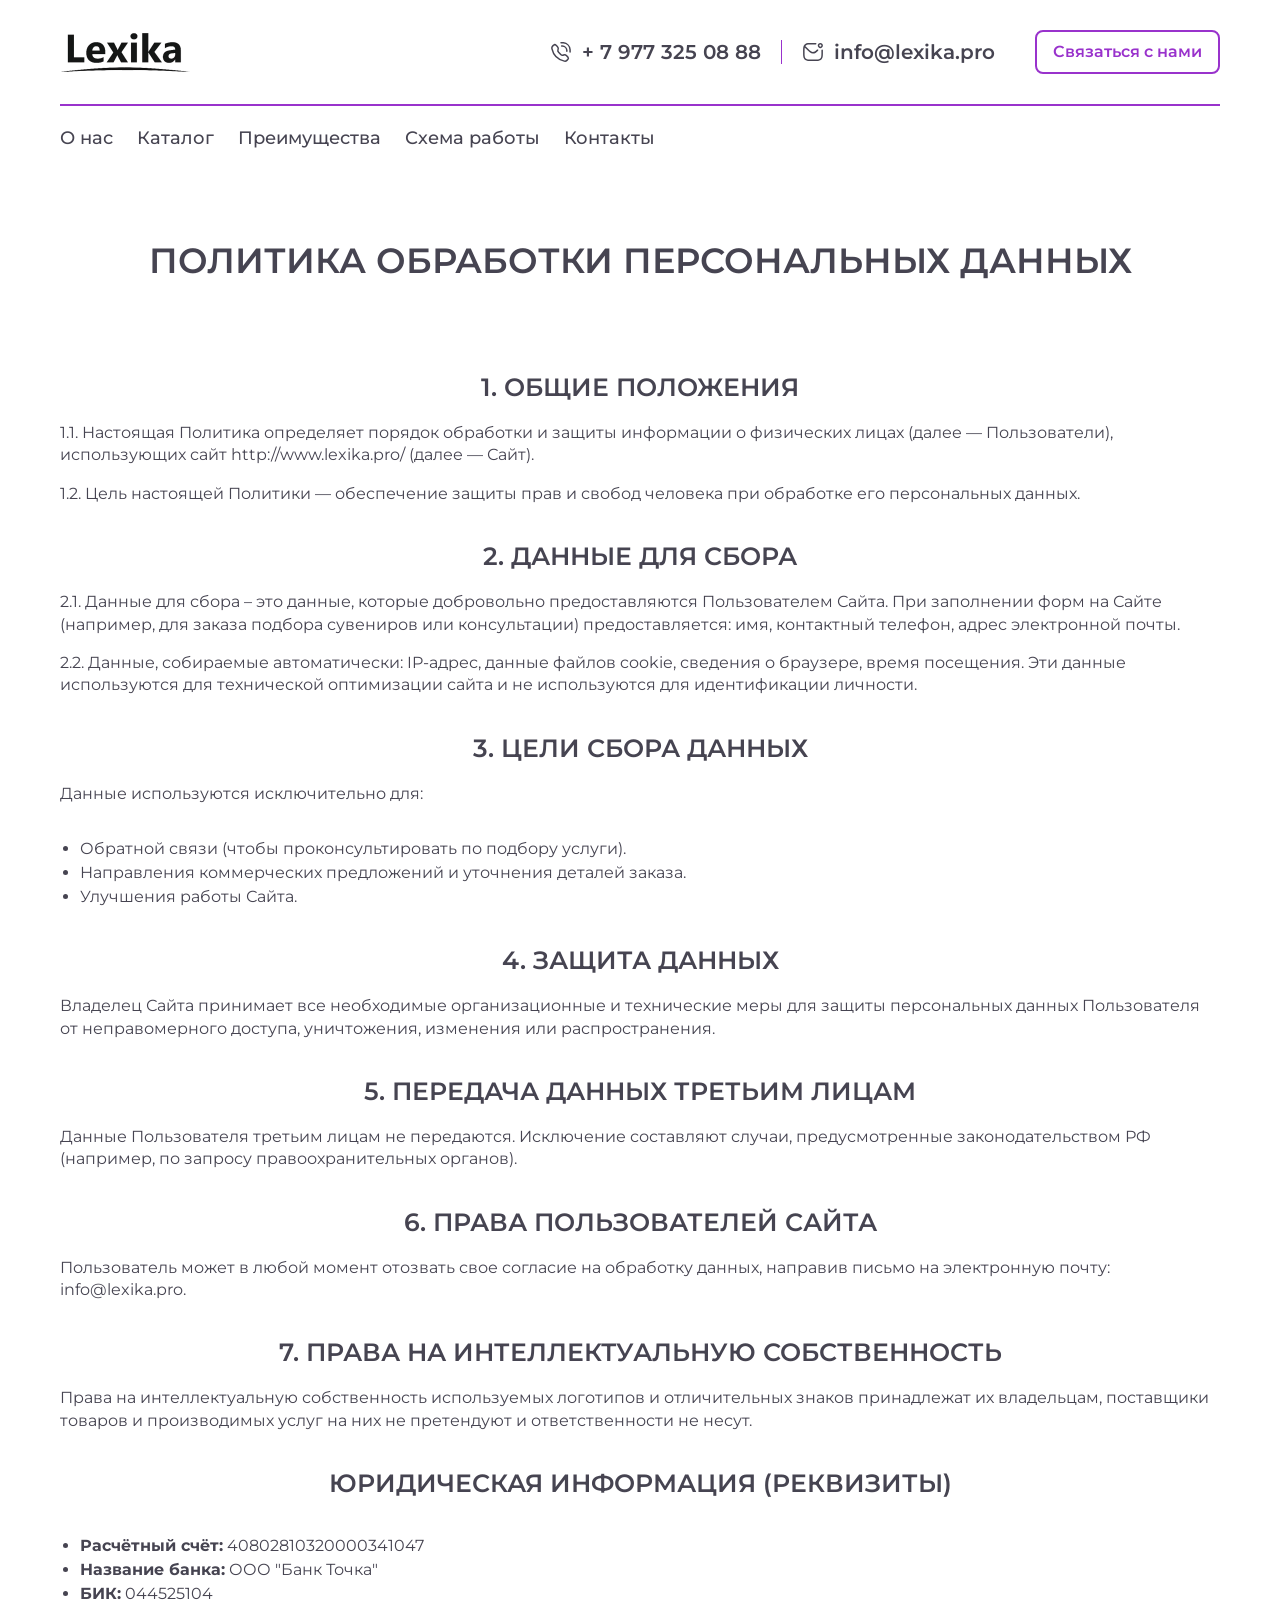
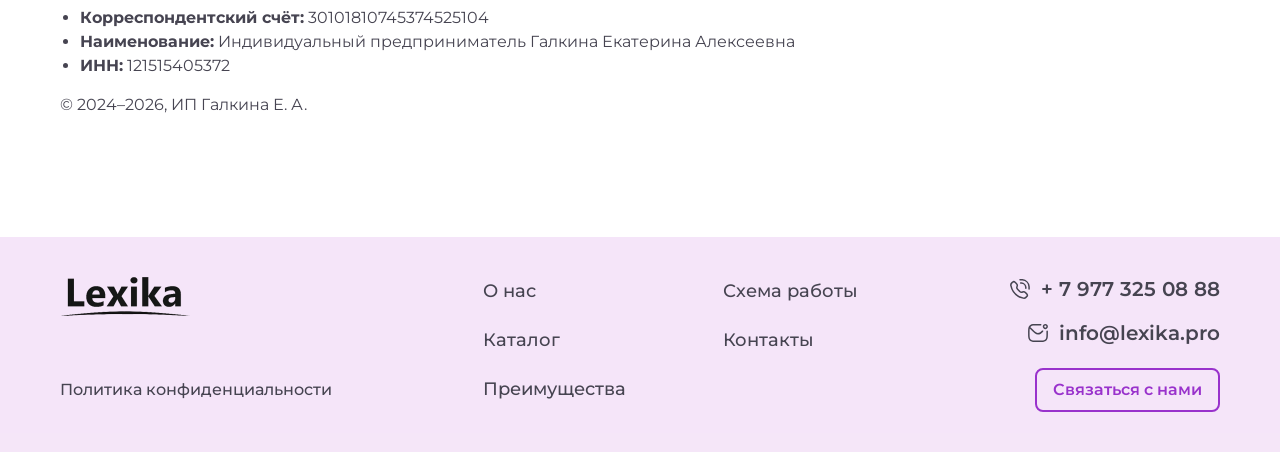
==== page.html @ 623dc60a "upd" ====
<!--header.html-->
<!doctype html>
<html lang="en">
<head>
  <meta charset="UTF-8">
  <meta name="viewport"
        content="width=device-width, user-scalable=no, initial-scale=1.0, maximum-scale=1.0, minimum-scale=1.0">
  <meta http-equiv="X-UA-Compatible" content="ie=edge">
  <meta name="format-detection" content="telephone=no">
  <link rel="preconnect" href="https://fonts.googleapis.com">
  <link rel="preconnect" href="https://fonts.gstatic.com" crossorigin>
  <link href="https://fonts.googleapis.com/css2?family=Montserrat:ital,wght@0,100..900;1,100..900&display=swap" rel="stylesheet">
  <link rel="icon" type="image/png" href="./img/icons/favicon.ico" sizes="32x32">
  <link rel="apple-touch-icon" href="./img/icons/favicon.ico">
  <link rel="mask-icon" href="./img/icons/favicon.ico" color="#000000">
  <link
          rel="stylesheet"
          href="https://cdn.jsdelivr.net/npm/swiper@11/swiper-bundle.min.css"
  />
  <title></title>
<script defer src="js/bundle.js"></script><script defer src="js/libs.js"></script><script defer src="js/style.js"></script><link href="css/style.min.css" rel="stylesheet"></head>
<body>

<header class="header">
  <div class="container">
    <div class="header-top">
      <div class="logo">
        <img src="./img/logo.webp" alt="">
      </div>
      <div class="header-meta">
        <div class="contacts-wrapper">
          <a class="contact-phone" href="tel:7977320888">+ 7 977 325 08 88</a>
          <a class="contact-mail" href="mailto:info@lexika.pro">info@lexika.pro</a>
        </div>
        <a href="#" class="btn btn-bordered">Связаться с нами</a>
      </div>
      <button type="button" class="mobile-menu-button">
        <span class="line"></span>
        <span class="line"></span>
        <span class="line"></span>
      </button>
    </div>
    <div class="header-nav">
      <div class="logo mobile-logo">
        <img src="./img/logo.webp" alt="">
      </div>
      <button type="button" class="close-menu-button"></button>
      <ul class="main-menu">
        <li>
          <a href="#about-section">О нас</a>
        </li>
        <li>
          <a href="#catalog-section">Каталог</a>
        </li>
        <li>
          <a href="#advantages-section">Преимущества</a>
        </li>
        <li>
          <a href="#work-section">Схема работы</a>
        </li>
        <li>
          <a href="#contacts-section">Контакты</a>
        </li>
      </ul>
      <div class="mobile-meta">
        <div class="contacts-wrapper mobile-contacts">
          <a class="contact-phone" href="tel:7977320888">+ 7 977 325 08 88</a>
          <a class="contact-mail" href="mailto:info@lexika.pro">info@lexika.pro</a>
        </div>
        <a href="#" class="btn btn-bordered">Связаться с нами</a>
      </div>
    </div>
  </div>
</header>

<main>




<section class="content-section-default">
  <div class="container">
    <h2>Политика обработки персональных данных</h2>

    <h3>1. Общие положения</h3>
    <p>1.1. Настоящая Политика определяет порядок обработки и защиты информации о физических лицах (далее — Пользователи), использующих сайт http://www.lexika.pro/ (далее — Сайт).</p>
    <p>1.2. Цель настоящей Политики — обеспечение защиты прав и свобод человека при обработке его персональных данных.</p>

    <h3>2. Данные для сбора</h3>
    <p>2.1. Данные для сбора – это данные, которые добровольно предоставляются Пользователем Сайта. При заполнении форм на Сайте (например, для заказа подбора сувениров или консультации) предоставляется: имя, контактный телефон, адрес электронной почты.</p>
    <p>2.2. Данные, собираемые автоматически: IP-адрес, данные файлов cookie, сведения о браузере, время посещения. Эти данные используются для технической оптимизации сайта и не используются для идентификации личности.</p>

    <h3>3. Цели сбора данных</h3>
    <p>Данные используются исключительно для:</p>
    <ul>
      <li>Обратной связи (чтобы проконсультировать по подбору услуги).</li>
      <li>Направления коммерческих предложений и уточнения деталей заказа.</li>
      <li>Улучшения работы Сайта.</li>
    </ul>

    <h3>4. Защита данных</h3>
    <p>Владелец Сайта принимает все необходимые организационные и технические меры для защиты персональных данных Пользователя от неправомерного доступа, уничтожения, изменения или распространения.</p>

    <h3>5. Передача данных третьим лицам</h3>
    <p>Данные Пользователя третьим лицам не передаются. Исключение составляют случаи, предусмотренные законодательством РФ (например, по запросу правоохранительных органов).</p>

    <h3>6. Права пользователей Сайта</h3>
    <p>Пользователь может в любой момент отозвать свое согласие на обработку данных, направив письмо на электронную почту: <a href="mailto:info@lexika.pro">info@lexika.pro</a>.</p>

    <h3>7. Права на интеллектуальную собственность</h3>
    <p>Права на интеллектуальную собственность используемых логотипов и отличительных знаков принадлежат их владельцам, поставщики товаров и производимых услуг на них не претендуют и ответственности не несут.</p>

    <h3>Юридическая информация (Реквизиты)</h3>
    <ul class="bank-details">
      <li><strong>Расчётный счёт:</strong> 40802810320000341047</li>
      <li><strong>Название банка:</strong> ООО "Банк Точка"</li>
      <li><strong>БИК:</strong> 044525104</li>
      <li><strong>Корреспондентский счёт:</strong> 30101810745374525104</li>
      <li><strong>Наименование:</strong> Индивидуальный предприниматель Галкина Екатерина Алексеевна</li>
      <li><strong>ИНН:</strong> 121515405372</li>
    </ul>

    <p>© 2024–2026, ИП Галкина Е. А.</p>
  </div>
</section>

<!--footer.html-->
</main>

<footer class="footer">
    <div class="container">
      <div class="footer-row">
        <div class="footer-column">
          <div class="logo">
            <img src="./img/logo.webp" alt="">
          </div>
          <div class="footer-policy footer-policy-pc">
            <a href="#">Политика конфиденциальности</a>
          </div>
        </div>
        <div class="footer-column">
          <nav class="footer-nav">
            <ul class="footer-menu">
              <li>
                <a href="#about-section">О нас</a>
              </li>
              <li>
                <a href="#work-section">Схема работы</a>
              </li>
              <li>
                <a href="#catalog-section">Каталог</a>
              </li>
              <li>
                <a href="#contacts-section">Контакты</a>
              </li>
              <li>
                <a href="#advantages-section">Преимущества</a>
              </li>
            </ul>
          </nav>
        </div>
        <div class="footer-column">
          <div class="contacts-wrapper">
            <a class="contact-phone" href="tel:7977320888">+ 7 977 325 08 88</a>
            <a class="contact-mail" href="mailto:info@lexika.pro">info@lexika.pro</a>
          </div>
          <a href="#" class="btn btn-bordered">Связаться с нами</a>
        </div>
      </div>
      <div class="footer-policy footer-policy-small-screens">
        <a href="page.html">Политика конфиденциальности</a>
      </div>
    </div>
</footer>

<script src="https://cdn.jsdelivr.net/npm/swiper@11/swiper-bundle.min.js"></script>
</body>
</html>
---- css/style.min.css ----
*{box-sizing:border-box}body,h1,h2,h3,h4,p,figure,blockquote,dl,dd{margin:0}ul[role=list],ol[role=list]{list-style:none}html:focus-within{scroll-behavior:smooth}body{min-height:100vh;text-rendering:optimizeSpeed;line-height:1.5}a:not([class]){-webkit-text-decoration-skip:ink;text-decoration-skip-ink:auto}img,picture{max-width:100%;display:block}input,button,textarea,select{font:inherit;box-shadow:none;outline:none}@media(prefers-reduced-motion: reduce){html:focus-within{scroll-behavior:auto}*,*::before,*::after{animation-duration:.01ms !important;animation-iteration-count:1 !important;transition-duration:.01ms !important;scroll-behavior:auto !important}}*{font-family:"Montserrat";color:#464451}a{transition:.3s;text-decoration:none}p{font-weight:400;font-size:18px;line-height:140%;letter-spacing:0;margin-bottom:16px}p:last-child{margin-bottom:0}h1,.h1{font-weight:600;font-size:40px;line-height:115%;letter-spacing:0;margin-bottom:20px}h2,.h2{font-weight:600;font-size:35px;line-height:120%;letter-spacing:0;text-transform:uppercase;margin-bottom:70px;text-align:center;width:100%}h3,.h3{font-weight:600;font-size:25px;line-height:120%;letter-spacing:0;text-transform:uppercase;margin-bottom:20px;text-align:center;width:100%}ul,ol{width:100%;padding-left:20px}.button-wrapper{width:100%;display:flex;justify-content:center;margin-top:50px}.br-mobile{display:none}@media(max-width: 1400px){p{font-size:16px}}@media(max-width: 1024px){h1,.h1{font-size:30px;line-height:110%;margin-bottom:15px}h2,.h2{font-size:25px;margin-bottom:40px;line-height:130%}h3,.h3{font-weight:600;font-size:20px;line-height:120%;letter-spacing:0;text-transform:uppercase;margin-bottom:20px;text-align:center;width:100%}}@media(max-width: 600px){.br-mobile{display:block}.button-wrapper{margin-top:40px}}.sr-only{position:absolute;width:1px;height:1px;padding:0;margin:-1px;overflow:hidden;clip:rect(0, 0, 0, 0);white-space:nowrap;border:0}body::-webkit-scrollbar{width:6px;background-color:#464451}body::-webkit-scrollbar-thumb{border-radius:20px;background-color:#9932cc}body.admin-bar header{top:20px}main{min-height:70vh}.animate-block{opacity:0;width:100%;transform:translateY(-50px);transition:opacity 1s ease,transform 1s ease}.animate-block.animated{opacity:1;transform:translateY(0)}.logo{display:flex;width:-moz-fit-content;width:fit-content}.logo img{max-width:130px;width:100%;-o-object-fit:contain;object-fit:contain}.contacts-wrapper{display:flex;align-items:center;margin-right:40px}.contacts-wrapper a{font-weight:600;font-size:20px;line-height:24px;letter-spacing:0;display:flex;align-items:center}.contacts-wrapper a:before{content:"";width:22px;height:22px;background-repeat:no-repeat;background-position:center;background-size:contain;margin-right:10px;transition:.3s}.contacts-wrapper a:hover{color:#9932cc}.contacts-wrapper a+a{margin-left:20px;padding-left:20px;border-left:1px solid #9932cc}.contacts-wrapper a.contact-phone:before{background-image:url(../img/icons/header-phone-ico.svg)}.contacts-wrapper a.contact-phone:hover:before{background-image:url(../img/icons/header-phone-ico-hover.svg)}.contacts-wrapper a.contact-mail:before{background-image:url(../img/icons/header-mail-ico.svg)}.contacts-wrapper a.contact-mail:hover:before{background-image:url(../img/icons/header-mail-ico-hover.svg)}.contacts-wrapper a.contact-link:before{background-image:url(../img/icons/contact-link-ico.svg)}.contacts-wrapper a.contact-link:hover:before{background-image:url(../img/icons/contact-link-ico-hover.svg)}.grid-wrapper{display:grid;grid-template-columns:repeat(2, 1fr);grid-gap:40px 20px;width:100%}.grid-wrapper .grid-item{display:flex;flex-direction:column;justify-content:space-between}.grid-wrapper .grid-item .grid-title{font-weight:500;font-size:22px;line-height:normal;letter-spacing:0;margin-bottom:30px;display:flex;width:100%;align-items:flex-start}.grid-wrapper .grid-item .grid-title:before{position:relative;top:6px}.grid-wrapper .grid-item .grid-title:before{content:"";width:12px;height:12px;border-radius:50%;margin-right:15px;background-color:#9932cc;flex:none}.grid-wrapper .grid-item .grid-image img{height:323px;width:100%;-o-object-fit:cover;object-fit:cover;border-radius:15px}@media(max-width: 1024px){.grid-wrapper{grid-template-columns:1fr}.grid-wrapper .grid-item .grid-title{font-size:20px}}@media(max-width: 600px){.logo img{max-width:100px}.contacts-wrapper a{font-size:18px;line-height:110%}.grid-wrapper{grid-gap:30px}.grid-wrapper .grid-item .grid-title{font-size:18px;line-height:130%;margin-bottom:20px}.grid-wrapper .grid-item .grid-title:before{margin-right:8px}.grid-wrapper .grid-item .grid-image img{height:250px}}.container{margin:0 auto;display:flex;flex-wrap:wrap;max-width:1440px;width:100%;padding:0 120px}.container-fluid{max-width:100%;width:100%}.d-flex{display:flex;flex-wrap:wrap}.justify-between{justify-content:space-between}.justify-end{justify-content:flex-end}.flex-column{flex-direction:column}.row{display:flex;margin:0 -10px;width:calc(100% + 20px);flex-wrap:wrap}[class*=col-]{padding:0 10px}.col-lg-1{width:8.33333333%}.col-lg-2{width:16.66666667%}.col-lg-3{width:25%}.col-lg-4{width:33.33333333%}.col-lg-5{width:41.66666667%}.col-lg-6{width:50%}.col-lg-7{width:58.33333333%}.col-lg-8{width:66.66666667%}.col-lg-9{width:75%}.col-lg-10{width:83.33333333%}.col-lg-11{width:91.66666667%}.col-lg-12{width:100%}@media(max-width: 1400px){.container{padding:0 60px}}@media(max-width: 1024px){.row{margin:0 -12px;width:calc(100% + 24px)}[class*=col-]{padding:0 12px}.col-md-1{width:8.33333333%}.col-md-2{width:16.66666667%}.col-md-3{width:25%}.col-md-4{width:33.33333333%}.col-md-5{width:41.66666667%}.col-md-6{width:50%}.col-md-7{width:58.33333333%}.col-md-8{width:66.66666667%}.col-md-9{width:75%}.col-md-10{width:83.33333333%}.col-md-11{width:91.66666667%}.col-md-12{width:100%}.container{padding:0 20px}}@media(max-width: 600px){.col-m-1{width:8.33333333%}.col-m-2{width:16.66666667%}.col-m-3{width:25%}.col-m-4{width:33.33333333%}.col-m-5{width:41.66666667%}.col-m-6{width:50%}.col-m-7{width:58.33333333%}.col-m-8{width:66.66666667%}.col-m-9{width:75%}.col-m-10{width:83.33333333%}.col-m-11{width:91.66666667%}.col-m-12{width:100%}.container{padding:0 16px}}.btn{display:flex;justify-content:center;align-items:center;font-weight:600;font-size:16px;line-height:100%;letter-spacing:0;text-align:center;padding:0 16px;height:44px;width:-moz-fit-content;width:fit-content;max-width:100%;transition:.3s;cursor:pointer}.btn-purple{background-color:#9932cc;color:#fff;height:58px;border-radius:12px;padding:0 24px}.btn-purple:hover{background-color:#b56dd9}.btn-purple:focus{background-color:#c288df}.btn-bordered{background-color:rgba(0,0,0,0);color:#9932cc;border:2px solid #9932cc;border-radius:8px}.btn-bordered:hover{border-color:rgba(153,50,204,.6980392157);color:rgba(153,50,204,.6980392157)}.btn-bordered:focus{border-color:rgba(181,109,217,.8);color:rgba(181,109,217,.8)}.btn-arrow:after{content:"";width:24px;height:24px;background-repeat:no-repeat;background-position:center;background-size:contain;margin-left:12px;background-image:url(../img/icons/button-arrow-ico.svg);transition:.3s}.btn-arrow:hover:after{background-image:url(../img/icons/button-arrow-ico-hover.svg);transform:rotate(45deg)}@media(max-width: 600px){.btn{max-width:100%;width:100%;line-height:120%}.btn-purple{padding:0 16px}.btn-arrow:after{display:none}}.footer-menu{list-style:none;padding:2px 0 0;margin:0;width:100%;display:grid;grid-template-columns:repeat(2, 1fr);grid-gap:24px 80px;max-width:400px}.footer-menu li a{position:relative;font-weight:500;font-size:18px;line-height:24px;letter-spacing:0}.footer-menu li a:after{content:"";width:100%;position:absolute;top:calc(100% + 3px);left:0;background-color:#9932cc;height:2px;opacity:0;transition:.3s}.footer-menu li a:hover{color:#4a4d55}.footer-menu li a:focus{color:#9932cc}.footer-menu li a:focus:after{opacity:1}@media(max-width: 1024px){.footer-menu{grid-gap:20px}}@media(max-width: 600px){.footer-menu{grid-gap:14px 60px;margin-bottom:20px;padding-bottom:30px;border-bottom:2px solid #9932cc}.footer-menu li a{font-size:16px;line-height:130%}}.main-menu{padding:0;display:flex;list-style:none;margin:0;align-items:center}.main-menu li+li{margin-left:24px}.main-menu li a{position:relative;font-weight:500;font-size:18px;line-height:24px;letter-spacing:0}.main-menu li a:after{content:"";width:100%;position:absolute;top:calc(100% + 3px);left:0;background-color:#9932cc;height:2px;opacity:0;transition:.3s}.main-menu li a:hover{color:#4a4d55}.main-menu li a:focus{color:#9932cc}.main-menu li a:focus:after{opacity:1}@media(max-width: 1024px){.main-menu{margin-top:40px;flex-direction:column;align-items:flex-start;margin-bottom:20px;padding-bottom:20px;border-bottom:2px solid #9932cc}.main-menu li{display:flex}.main-menu li+li{margin-left:0;margin-top:15px}}@media(max-width: 600px){.main-menu li+li{margin-top:18px}}form{width:100%;max-width:100%}form br{display:none}form>p{margin:0}form .hidden-fields-container{display:none}form .screen-reader-response{display:none}form .wpcf7-response-output{display:none}form .wpcf7-spinner{display:none}form .wpcf7-not-valid-tip{display:none}form input.wpcf7-not-valid{border:1px solid red !important}form .wpcf7-form-control-wrap{display:flex;width:100%;margin:10px 0 20px}form textarea{resize:none;font-weight:400;font-size:16px;line-height:140%;letter-spacing:0;height:120px;padding:14px 20px;border-radius:15px;width:100%;max-width:100%;border:1px solid #464451}form textarea::-moz-placeholder{color:rgba(85,85,85,.5019607843);font-weight:inherit;letter-spacing:inherit;line-height:inherit;font-family:inherit;font-size:inherit}form textarea::placeholder{color:rgba(85,85,85,.5019607843);font-weight:inherit;letter-spacing:inherit;line-height:inherit;font-family:inherit;font-size:inherit}form input{border:1px solid #464451;border-radius:15px;padding:0 20px;max-width:100%;height:56px;width:100%;font-weight:400;font-size:16px;line-height:140%;letter-spacing:.05em}form input::-moz-placeholder{color:rgba(85,85,85,.5019607843);font-weight:inherit;letter-spacing:inherit;line-height:inherit;font-family:inherit;font-size:inherit}form input::placeholder{color:rgba(85,85,85,.5019607843);font-weight:inherit;letter-spacing:inherit;line-height:inherit;font-family:inherit;font-size:inherit}form label{display:block;width:100%;font-weight:400;font-size:18px;line-height:140%;letter-spacing:.05em}form input[type=submit]{height:58px;transition:.3s;cursor:pointer;padding:0 20px;background-color:#9932cc;color:#fff;font-weight:600;font-size:18px;line-height:120%;letter-spacing:0;margin-top:15px;border:none}form input[type=submit]:hover{background-color:#b56dd9}form input[type=submit]:focus{background-color:#c288df}.wpcf7-acceptance input[type=checkbox]{position:absolute;opacity:0;width:0;height:0;margin:0;padding:0}.wpcf7-list-item-label{display:flex;align-items:center;width:100%;position:relative;cursor:pointer}.wpcf7-acceptance .wpcf7-list-item{display:flex;align-items:center;cursor:pointer;padding-left:16px}.wpcf7-acceptance .wpcf7-list-item label{font-weight:400;font-size:16px;line-height:120%;letter-spacing:0}.wpcf7-acceptance .wpcf7-list-item-label::before{content:"";display:inline-block;flex:none;width:16px;height:16px;border:2px solid #9932cc;border-radius:3px;background-color:rgba(0,0,0,0);transition:.3s;position:relative;left:-16px}.wpcf7-acceptance input[type=checkbox]:checked+.wpcf7-list-item-label::before{background-color:#9932cc}.wpcf7-acceptance input[type=checkbox]:checked+.wpcf7-list-item-label::after{content:"";position:absolute;left:-16px;width:20px;height:20px;background-repeat:no-repeat;background-position:center;background-size:12px;background-image:url(../img/icons/checkbox-checked.svg);z-index:1}.wpcf7 .screen-reader-response{display:none}@media(max-width: 600px){form label{font-size:16px;letter-spacing:0}form input{letter-spacing:0;font-size:14px;padding:0 15px}form textarea{padding:14px 20px}form input[type=submit]{white-space:wrap;margin-top:20px}.wpcf7-acceptance .wpcf7-list-item label{font-size:14px;letter-spacing:.05em}}.main-banner{padding:204px 0 120px;background-color:rgba(186,85,211,.1490196078)}.main-banner .banner-content{background-repeat:no-repeat;background-position:center;background-size:cover;padding:60px;border-radius:12px;background-blend-mode:multiply;background-color:rgba(72,54,66,.6)}.main-banner .banner-content h1{color:#fff}.main-banner .banner-content .description{width:100%;margin-bottom:40px}.main-banner .banner-content .description p{font-weight:500;font-size:20px;line-height:145%;letter-spacing:0;color:#fff;max-width:620px;width:100%}.advantages-section{padding:207px 0 170px;background-repeat:no-repeat;background-position:center;background-size:650px 650px;background-image:url(../img/advantages-back.svg)}.advantages-section .container{position:relative}.advantages-section h2{max-width:328px;position:absolute;left:calc(50% - 164px);top:calc(50% - 84px)}.advantages-section .small-pc-screens{display:none}.advantages-section .row .col-lg-5:nth-of-type(3){display:flex;flex-direction:column;align-items:flex-end}.advantages-section .row .col-lg-5 .advantage-card:nth-of-type(2){max-width:390px}.advantages-section .advantage-card{margin-bottom:76px;border-radius:10px;border:2px solid #9932cc;padding:15px;max-width:452px;width:100%;background-color:#fff}.advantages-section .advantage-card .card-title{width:100%;margin-bottom:15px;font-weight:600;font-size:22px;line-height:110%;letter-spacing:0;text-align:center}.advantages-section .advantage-card .card-description p{width:100%;text-align:center}.project-section{padding:90px 0;background-color:rgba(186,85,211,.2)}.work-section{padding:120px 0 100px}.work-section .step-cards-wrapper{counter-reset:step-counter;width:100%;display:grid;grid-template-columns:repeat(4, 1fr);grid-gap:20px}.work-section .step-card{padding:15px 13px;width:100%;border-radius:0 10px 10px 10px;border:2px solid #9932cc;position:relative;counter-increment:step-counter;height:calc(100% - 20px);margin-bottom:20px}.work-section .step-card:after{content:"";width:30px;height:30px;background-repeat:no-repeat;background-position:center;background-size:contain;background-image:url(../img/icons/step-arrow-ico.svg);position:absolute;right:0;top:-34px}.work-section .step-card .card-step-num{font-weight:600;font-size:18px;line-height:140%;letter-spacing:0;color:#9932cc;height:37px;padding:0 17px;width:-moz-fit-content;width:fit-content;border-radius:10px 10px 0 0;border:2px solid #9932cc;position:absolute;top:-37px;left:-2px;background-color:rgba(186,85,211,.1490196078);display:flex;align-items:center;justify-content:center}.work-section .step-card .card-step-num:after{content:counter(step-counter);margin-left:5px}.work-section .step-card .card-title{font-weight:600;font-size:22px;line-height:110%;letter-spacing:0;text-align:center;margin-bottom:15px;width:100%}.work-section .step-card .card-description{width:100%}.work-section .step-card .card-description p{text-align:center}.work-section .step-card:nth-of-type(1){width:285px}.work-section .step-card:nth-of-type(2){width:285px}.work-section .step-card:nth-of-type(3){width:302px}.work-section .step-card:nth-of-type(4){width:268px}.work-section .step-card:last-of-type:after{display:none}.catalog-section{padding:90px 0;background-color:rgba(186,85,211,.1490196078)}.callback-section{padding:120px 0}.callback-section h2{margin-bottom:20px}.callback-section .description{width:100%;margin-bottom:70px}.callback-section .description p{font-weight:500;font-size:22px;line-height:130%;text-align:center;max-width:568px;margin:0 auto;width:100%}.callback-section .form-wrapper{width:100%}.callback-section .form-wrapper form{max-width:840px;width:100%;margin:0 auto}.callback-section .form-wrapper form>p{display:flex;flex-wrap:wrap;width:100%;justify-content:space-between}.callback-section .form-wrapper form>p label{width:100%}.callback-section .form-wrapper form>p label:nth-of-type(1),.callback-section .form-wrapper form>p label:nth-of-type(2),.callback-section .form-wrapper form>p label:nth-of-type(3),.callback-section .form-wrapper form>p label:nth-of-type(4){max-width:calc(50% - 10px)}.callback-section .form-wrapper form>p label:nth-of-type(5) .wpcf7-form-control-wrap{margin-bottom:10px}.callback-section .form-wrapper form>p .wpcf7-acceptance .wpcf7-list-item label:nth-of-type(1){max-width:100%}.image-full-section{margin-bottom:120px}.image-full-section .image-wrapper{height:261px;width:100%}.image-full-section .image-wrapper img{height:inherit;width:100%;-o-object-fit:cover;object-fit:cover}.image-full-section .image-wrapper-mobile{display:none}.contacts-section{padding-bottom:130px}.contacts-section .contacts-wrapper{width:100%;margin-right:0;justify-content:center}.contacts-section .contacts-wrapper a+a{border-width:2px}@media(max-width: 1370px){.advantages-section{background:none}.advantages-section h2{position:static;text-align:center;max-width:initial;min-width:initial}.advantages-section .row .col-lg-2{width:100%;order:-1}.advantages-section .row .col-lg-5{width:50%}}@media(max-width: 1400px){.advantages-section{padding:120px 0}.advantages-section .row-large-pc{display:none}.advantages-section .small-pc-screens{display:grid;grid-template-columns:repeat(2, 1fr);grid-gap:20px;width:100%}.advantages-section .advantage-card{margin-bottom:0}.work-section .step-card .card-title{font-size:20px}.work-section .step-card:nth-of-type(1){width:100%}.work-section .step-card:nth-of-type(2){width:100%}.work-section .step-card:nth-of-type(3){width:100%}.work-section .step-card:nth-of-type(4){width:100%}}@media(max-width: 1024px){.main-banner{padding:120px 0 80px}.main-banner .banner-content{padding:30px}.main-banner .banner-content .description p{font-size:18px}.advantages-section .advantage-card{max-width:100%}.advantages-section .advantage-card .card-title{font-size:20px}.advantages-section .small-pc-screens{grid-template-columns:1fr}.work-section{padding:80px 0 60px}.work-section h2{margin-bottom:77px}.work-section .step-cards-wrapper{grid-template-columns:repeat(2, 1fr)}.work-section .step-card:after{display:none}.callback-section{padding:80px 0}.callback-section .description{margin-bottom:40px}.callback-section .description p{font-size:18px}.callback-section .form-wrapper form>p label:nth-of-type(1),.callback-section .form-wrapper form>p label:nth-of-type(2),.callback-section .form-wrapper form>p label:nth-of-type(3),.callback-section .form-wrapper form>p label:nth-of-type(4){max-width:100%}.image-full-section{margin-bottom:80px}.contacts-section{padding:0 0 80px}.contacts-section .contacts-wrapper{flex-direction:column}.contacts-section .contacts-wrapper a+a{margin-left:0;border-left:0;margin-top:20px;padding-left:0}}@media(max-width: 600px){.main-banner{padding:114px 0 70px}.main-banner .banner-content{padding:60px 16px}.main-banner .banner-content .description p{font-size:16px;line-height:130%}.advantages-section{padding:70px 0}.advantages-section .advantage-card{padding:10px}.advantages-section .advantage-card .card-title{font-size:18px;margin-bottom:8px;line-height:110%}.project-section{padding:70px 0}.work-section{padding:70px 0}.work-section .step-cards-wrapper{grid-template-columns:1fr;grid-gap:54px}.work-section .step-card{height:initial;margin-bottom:0;border-radius:0 0 10px 10px;padding:12px 10px}.work-section .step-card .card-step-num{height:34px;top:-34px;width:calc(100% + 4px);font-size:16px}.work-section .step-card .card-title{margin-bottom:10px;font-size:18px}.catalog-section{padding:70px 0}.image-full-section{margin-bottom:70px}.image-full-section .image-wrapper{height:216px}.image-full-section .image-wrapper-pc{display:none}.image-full-section .image-wrapper-mobile{display:block}}.footer{background-color:rgba(186,85,211,.1490196078);padding:40px 0}.footer .footer-row{display:flex;width:100%}.footer .footer-row .footer-column{display:flex;flex-direction:column}.footer .footer-row .footer-column:nth-of-type(1){width:25%;display:flex}.footer .footer-row .footer-column:nth-of-type(2){width:50%;padding-left:75px}.footer .footer-row .footer-column:nth-of-type(3){width:25%;align-items:flex-end}.footer .contacts-wrapper{flex-direction:column;margin-right:0;margin-bottom:23px}.footer .contacts-wrapper a+a{margin-left:auto;padding-left:0;border-left:0;margin-top:20px}.footer .footer-policy{width:100%;margin-top:62px}.footer .footer-policy a{font-weight:500;font-size:16px;line-height:24px;letter-spacing:0}.footer .footer-policy a:hover{color:#9932cc}.footer .footer-policy-small-screens{display:none}@media(max-width: 1400px){.footer .footer-row .footer-column:nth-of-type(1){width:30%}.footer .footer-row .footer-column:nth-of-type(2){width:45%}.footer .footer-row .footer-column:nth-of-type(3){width:25%}}@media(max-width: 1024px){.footer .footer-row{flex-wrap:wrap}.footer .footer-row .footer-column:nth-of-type(1){width:100%;align-items:center;margin-bottom:30px}.footer .footer-row .footer-column:nth-of-type(2){width:50%;padding-left:0}.footer .footer-row .footer-column:nth-of-type(3){width:50%}.footer .footer-policy-pc{display:none}.footer .footer-policy-small-screens{display:flex;margin-top:40px}}@media(max-width: 600px){.footer{padding:30px 0}.footer .footer-row .footer-column:nth-of-type(2){width:100%}.footer .footer-row .footer-column:nth-of-type(3){width:100%}.footer .contacts-wrapper{flex-direction:row;justify-content:space-between;width:100%;margin-bottom:20px}.footer .contacts-wrapper a+a{margin-top:0;margin-left:20px}.footer .contacts-wrapper a:before{display:none}.footer .footer-policy-small-screens{margin-top:20px;justify-content:center}}@media(max-width: 370px){.footer .contacts-wrapper{flex-direction:column}.footer .contacts-wrapper a+a{margin-left:0;margin-top:20px}}.header{position:absolute;top:0;left:0;width:100%;z-index:999;background-color:rgba(0,0,0,0);padding:30px 0;transition:.3s}.header .header-nav{margin-top:30px;padding-top:20px;border-top:2px solid #9932cc;width:100%}.header .header-top{display:flex;width:100%;justify-content:space-between;align-items:center;transition:.3s}.header .header-top .header-meta{display:flex;align-items:center}.header .header-top .header-meta .contacts-wrapper{display:flex}.header .mobile-logo{display:none}.header .close-menu-button{display:none}.header .mobile-menu-button{display:none}.header .mobile-meta{display:none}@media(max-width: 1024px){.header{padding:20px 0}.header .header-top .header-meta{display:none}.header .mobile-logo{display:flex}.header .mobile-menu-button{display:flex;width:40px;align-items:flex-end;justify-content:center;flex-direction:column;background-color:rgba(0,0,0,0);border:none;padding:0;z-index:9;transition:.3s}.header .mobile-menu-button .line{display:block;width:100%;height:2px;background-color:#9932cc}.header .mobile-menu-button .line:nth-of-type(2){margin:9px 0}.header .close-menu-button{display:flex;background-color:rgba(0,0,0,0);padding:0;border:none;background-repeat:no-repeat;background-position:center;background-size:contain;width:18px;height:18px;background-image:url(../img/icons/close-menu-button.svg);right:20px;top:35px;position:absolute}.header .header-nav{margin-top:0;border:none;position:fixed;top:0;right:0;max-width:100%;width:100%;transition:.3s;background-color:#f1ddf6;opacity:0;visibility:hidden;overflow:auto;pointer-events:none;height:100%;padding:20px 20px 30px;z-index:999}.header .header-nav.show{opacity:1;visibility:visible;pointer-events:auto}.header .mobile-meta{display:flex;flex-direction:column}.header .mobile-contacts{margin-bottom:20px;margin-right:0}.header .mobile-contacts a:before{display:none}.header .mobile-contacts a+a{margin-left:30px;padding-left:0;border:none}}@media(max-width: 600px){.header .header-nav{padding:20px 16px 30px}}@media(max-width: 370px){.header .mobile-contacts{flex-direction:column}.header .mobile-contacts a+a{margin-left:0;margin-top:20px}.header .close-menu-button{top:25px;right:16px}}.content-section-default{padding:240px 0 120px}.content-section-default h3{margin:20px 0}@media(max-width: 600px){.content-section-default{padding:114px 0 70px}}

/*# sourceMappingURL=[data-uri]*/
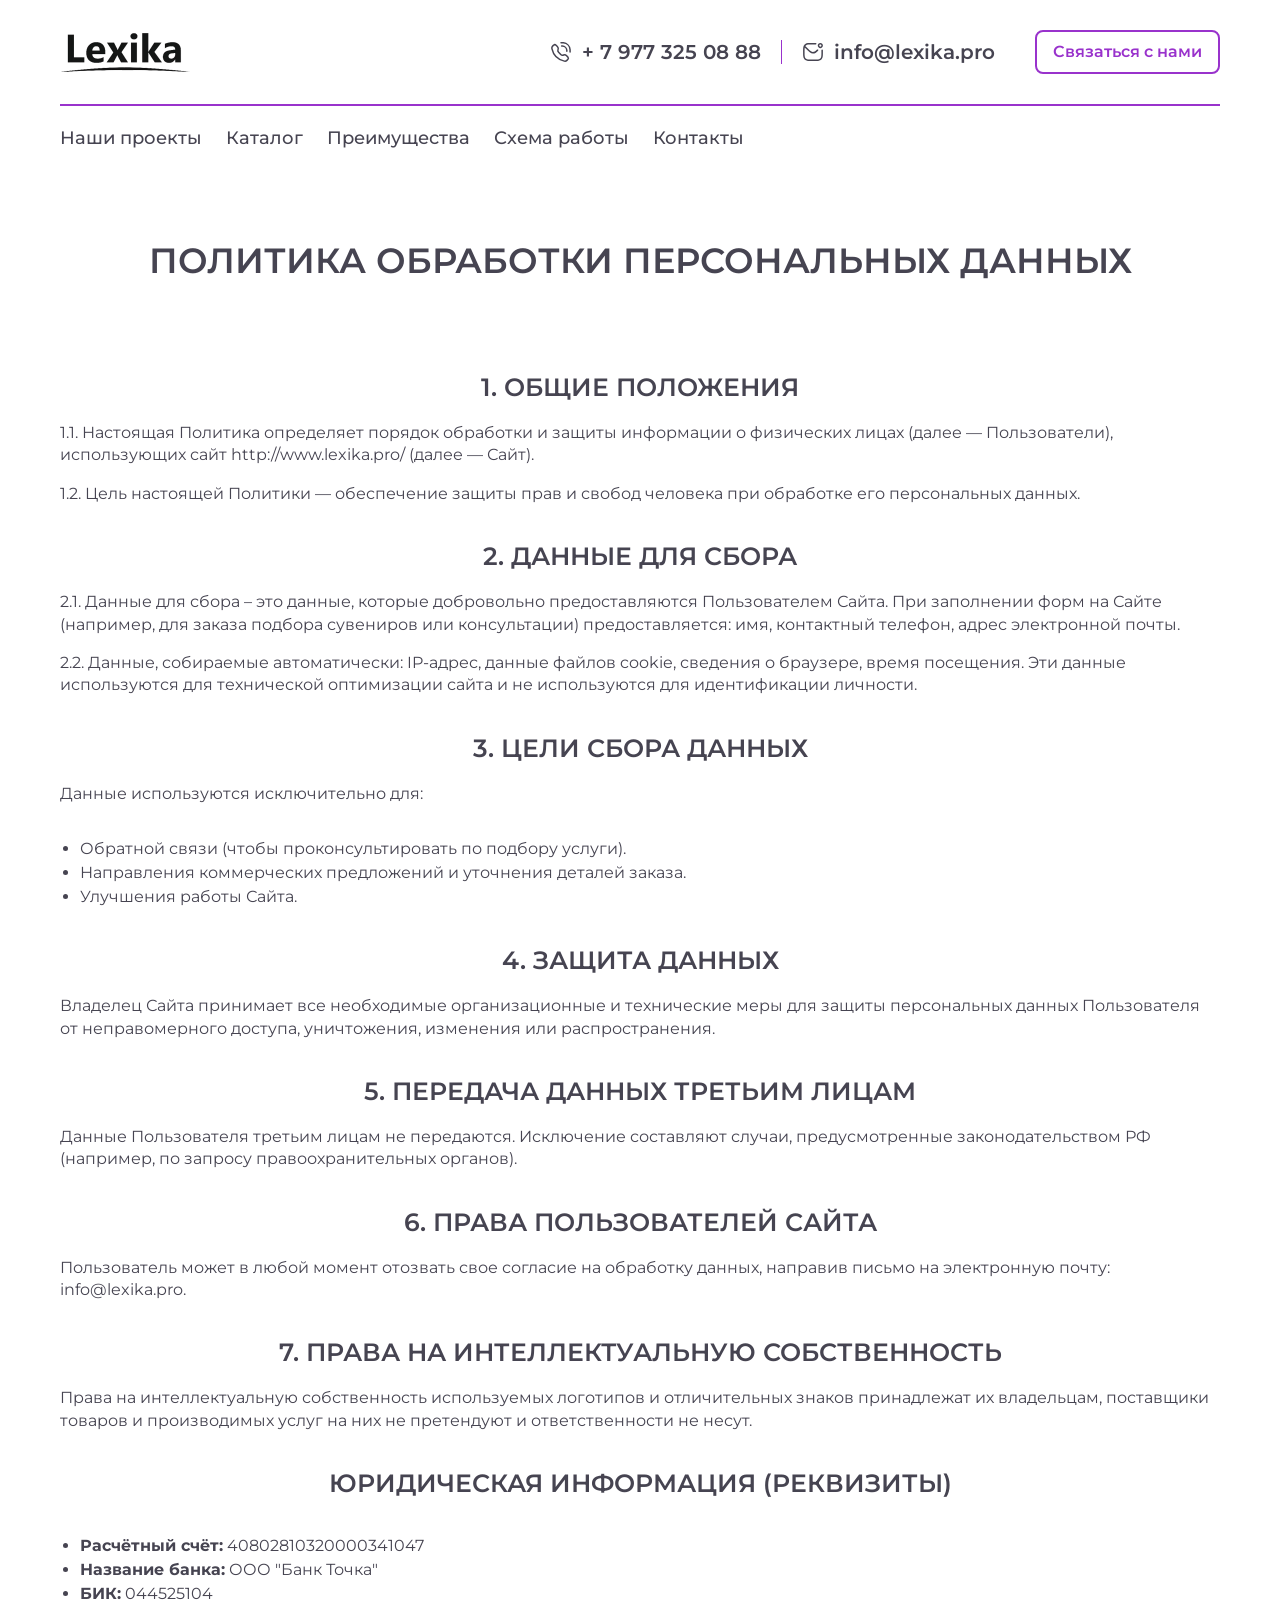
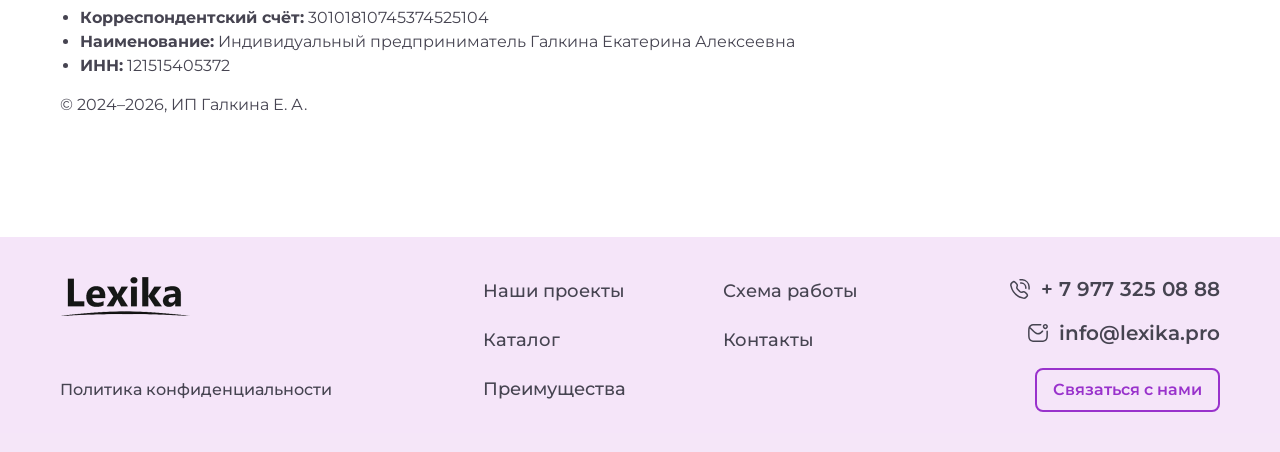
==== commit a06304dd: "upd" ====
--- a/page.html
+++ b/page.html
@@ -47,7 +47,7 @@
       <button type="button" class="close-menu-button"></button>
       <ul class="main-menu">
         <li>
-          <a href="#about-section">О нас</a>
+          <a href="#projects-section">Наши проекты</a>
         </li>
         <li>
           <a href="#catalog-section">Каталог</a>
@@ -142,7 +142,7 @@
           <nav class="footer-nav">
             <ul class="footer-menu">
               <li>
-                <a href="#about-section">О нас</a>
+                <a href="#projects-section">Наши проекты</a>
               </li>
               <li>
                 <a href="#work-section">Схема работы</a>
--- a/css/style.min.css
+++ b/css/style.min.css
@@ -1,3 +1,3 @@
-*{box-sizing:border-box}body,h1,h2,h3,h4,p,figure,blockquote,dl,dd{margin:0}ul[role=list],ol[role=list]{list-style:none}html:focus-within{scroll-behavior:smooth}body{min-height:100vh;text-rendering:optimizeSpeed;line-height:1.5}a:not([class]){-webkit-text-decoration-skip:ink;text-decoration-skip-ink:auto}img,picture{max-width:100%;display:block}input,button,textarea,select{font:inherit;box-shadow:none;outline:none}@media(prefers-reduced-motion: reduce){html:focus-within{scroll-behavior:auto}*,*::before,*::after{animation-duration:.01ms !important;animation-iteration-count:1 !important;transition-duration:.01ms !important;scroll-behavior:auto !important}}*{font-family:"Montserrat";color:#464451}a{transition:.3s;text-decoration:none}p{font-weight:400;font-size:18px;line-height:140%;letter-spacing:0;margin-bottom:16px}p:last-child{margin-bottom:0}h1,.h1{font-weight:600;font-size:40px;line-height:115%;letter-spacing:0;margin-bottom:20px}h2,.h2{font-weight:600;font-size:35px;line-height:120%;letter-spacing:0;text-transform:uppercase;margin-bottom:70px;text-align:center;width:100%}h3,.h3{font-weight:600;font-size:25px;line-height:120%;letter-spacing:0;text-transform:uppercase;margin-bottom:20px;text-align:center;width:100%}ul,ol{width:100%;padding-left:20px}.button-wrapper{width:100%;display:flex;justify-content:center;margin-top:50px}.br-mobile{display:none}@media(max-width: 1400px){p{font-size:16px}}@media(max-width: 1024px){h1,.h1{font-size:30px;line-height:110%;margin-bottom:15px}h2,.h2{font-size:25px;margin-bottom:40px;line-height:130%}h3,.h3{font-weight:600;font-size:20px;line-height:120%;letter-spacing:0;text-transform:uppercase;margin-bottom:20px;text-align:center;width:100%}}@media(max-width: 600px){.br-mobile{display:block}.button-wrapper{margin-top:40px}}.sr-only{position:absolute;width:1px;height:1px;padding:0;margin:-1px;overflow:hidden;clip:rect(0, 0, 0, 0);white-space:nowrap;border:0}body::-webkit-scrollbar{width:6px;background-color:#464451}body::-webkit-scrollbar-thumb{border-radius:20px;background-color:#9932cc}body.admin-bar header{top:20px}main{min-height:70vh}.animate-block{opacity:0;width:100%;transform:translateY(-50px);transition:opacity 1s ease,transform 1s ease}.animate-block.animated{opacity:1;transform:translateY(0)}.logo{display:flex;width:-moz-fit-content;width:fit-content}.logo img{max-width:130px;width:100%;-o-object-fit:contain;object-fit:contain}.contacts-wrapper{display:flex;align-items:center;margin-right:40px}.contacts-wrapper a{font-weight:600;font-size:20px;line-height:24px;letter-spacing:0;display:flex;align-items:center}.contacts-wrapper a:before{content:"";width:22px;height:22px;background-repeat:no-repeat;background-position:center;background-size:contain;margin-right:10px;transition:.3s}.contacts-wrapper a:hover{color:#9932cc}.contacts-wrapper a+a{margin-left:20px;padding-left:20px;border-left:1px solid #9932cc}.contacts-wrapper a.contact-phone:before{background-image:url(../img/icons/header-phone-ico.svg)}.contacts-wrapper a.contact-phone:hover:before{background-image:url(../img/icons/header-phone-ico-hover.svg)}.contacts-wrapper a.contact-mail:before{background-image:url(../img/icons/header-mail-ico.svg)}.contacts-wrapper a.contact-mail:hover:before{background-image:url(../img/icons/header-mail-ico-hover.svg)}.contacts-wrapper a.contact-link:before{background-image:url(../img/icons/contact-link-ico.svg)}.contacts-wrapper a.contact-link:hover:before{background-image:url(../img/icons/contact-link-ico-hover.svg)}.grid-wrapper{display:grid;grid-template-columns:repeat(2, 1fr);grid-gap:40px 20px;width:100%}.grid-wrapper .grid-item{display:flex;flex-direction:column;justify-content:space-between}.grid-wrapper .grid-item .grid-title{font-weight:500;font-size:22px;line-height:normal;letter-spacing:0;margin-bottom:30px;display:flex;width:100%;align-items:flex-start}.grid-wrapper .grid-item .grid-title:before{position:relative;top:6px}.grid-wrapper .grid-item .grid-title:before{content:"";width:12px;height:12px;border-radius:50%;margin-right:15px;background-color:#9932cc;flex:none}.grid-wrapper .grid-item .grid-image img{height:323px;width:100%;-o-object-fit:cover;object-fit:cover;border-radius:15px}@media(max-width: 1024px){.grid-wrapper{grid-template-columns:1fr}.grid-wrapper .grid-item .grid-title{font-size:20px}}@media(max-width: 600px){.logo img{max-width:100px}.contacts-wrapper a{font-size:18px;line-height:110%}.grid-wrapper{grid-gap:30px}.grid-wrapper .grid-item .grid-title{font-size:18px;line-height:130%;margin-bottom:20px}.grid-wrapper .grid-item .grid-title:before{margin-right:8px}.grid-wrapper .grid-item .grid-image img{height:250px}}.container{margin:0 auto;display:flex;flex-wrap:wrap;max-width:1440px;width:100%;padding:0 120px}.container-fluid{max-width:100%;width:100%}.d-flex{display:flex;flex-wrap:wrap}.justify-between{justify-content:space-between}.justify-end{justify-content:flex-end}.flex-column{flex-direction:column}.row{display:flex;margin:0 -10px;width:calc(100% + 20px);flex-wrap:wrap}[class*=col-]{padding:0 10px}.col-lg-1{width:8.33333333%}.col-lg-2{width:16.66666667%}.col-lg-3{width:25%}.col-lg-4{width:33.33333333%}.col-lg-5{width:41.66666667%}.col-lg-6{width:50%}.col-lg-7{width:58.33333333%}.col-lg-8{width:66.66666667%}.col-lg-9{width:75%}.col-lg-10{width:83.33333333%}.col-lg-11{width:91.66666667%}.col-lg-12{width:100%}@media(max-width: 1400px){.container{padding:0 60px}}@media(max-width: 1024px){.row{margin:0 -12px;width:calc(100% + 24px)}[class*=col-]{padding:0 12px}.col-md-1{width:8.33333333%}.col-md-2{width:16.66666667%}.col-md-3{width:25%}.col-md-4{width:33.33333333%}.col-md-5{width:41.66666667%}.col-md-6{width:50%}.col-md-7{width:58.33333333%}.col-md-8{width:66.66666667%}.col-md-9{width:75%}.col-md-10{width:83.33333333%}.col-md-11{width:91.66666667%}.col-md-12{width:100%}.container{padding:0 20px}}@media(max-width: 600px){.col-m-1{width:8.33333333%}.col-m-2{width:16.66666667%}.col-m-3{width:25%}.col-m-4{width:33.33333333%}.col-m-5{width:41.66666667%}.col-m-6{width:50%}.col-m-7{width:58.33333333%}.col-m-8{width:66.66666667%}.col-m-9{width:75%}.col-m-10{width:83.33333333%}.col-m-11{width:91.66666667%}.col-m-12{width:100%}.container{padding:0 16px}}.btn{display:flex;justify-content:center;align-items:center;font-weight:600;font-size:16px;line-height:100%;letter-spacing:0;text-align:center;padding:0 16px;height:44px;width:-moz-fit-content;width:fit-content;max-width:100%;transition:.3s;cursor:pointer}.btn-purple{background-color:#9932cc;color:#fff;height:58px;border-radius:12px;padding:0 24px}.btn-purple:hover{background-color:#b56dd9}.btn-purple:focus{background-color:#c288df}.btn-bordered{background-color:rgba(0,0,0,0);color:#9932cc;border:2px solid #9932cc;border-radius:8px}.btn-bordered:hover{border-color:rgba(153,50,204,.6980392157);color:rgba(153,50,204,.6980392157)}.btn-bordered:focus{border-color:rgba(181,109,217,.8);color:rgba(181,109,217,.8)}.btn-arrow:after{content:"";width:24px;height:24px;background-repeat:no-repeat;background-position:center;background-size:contain;margin-left:12px;background-image:url(../img/icons/button-arrow-ico.svg);transition:.3s}.btn-arrow:hover:after{background-image:url(../img/icons/button-arrow-ico-hover.svg);transform:rotate(45deg)}@media(max-width: 600px){.btn{max-width:100%;width:100%;line-height:120%}.btn-purple{padding:0 16px}.btn-arrow:after{display:none}}.footer-menu{list-style:none;padding:2px 0 0;margin:0;width:100%;display:grid;grid-template-columns:repeat(2, 1fr);grid-gap:24px 80px;max-width:400px}.footer-menu li a{position:relative;font-weight:500;font-size:18px;line-height:24px;letter-spacing:0}.footer-menu li a:after{content:"";width:100%;position:absolute;top:calc(100% + 3px);left:0;background-color:#9932cc;height:2px;opacity:0;transition:.3s}.footer-menu li a:hover{color:#4a4d55}.footer-menu li a:focus{color:#9932cc}.footer-menu li a:focus:after{opacity:1}@media(max-width: 1024px){.footer-menu{grid-gap:20px}}@media(max-width: 600px){.footer-menu{grid-gap:14px 60px;margin-bottom:20px;padding-bottom:30px;border-bottom:2px solid #9932cc}.footer-menu li a{font-size:16px;line-height:130%}}.main-menu{padding:0;display:flex;list-style:none;margin:0;align-items:center}.main-menu li+li{margin-left:24px}.main-menu li a{position:relative;font-weight:500;font-size:18px;line-height:24px;letter-spacing:0}.main-menu li a:after{content:"";width:100%;position:absolute;top:calc(100% + 3px);left:0;background-color:#9932cc;height:2px;opacity:0;transition:.3s}.main-menu li a:hover{color:#4a4d55}.main-menu li a:focus{color:#9932cc}.main-menu li a:focus:after{opacity:1}@media(max-width: 1024px){.main-menu{margin-top:40px;flex-direction:column;align-items:flex-start;margin-bottom:20px;padding-bottom:20px;border-bottom:2px solid #9932cc}.main-menu li{display:flex}.main-menu li+li{margin-left:0;margin-top:15px}}@media(max-width: 600px){.main-menu li+li{margin-top:18px}}form{width:100%;max-width:100%}form br{display:none}form>p{margin:0}form .hidden-fields-container{display:none}form .screen-reader-response{display:none}form .wpcf7-response-output{display:none}form .wpcf7-spinner{display:none}form .wpcf7-not-valid-tip{display:none}form input.wpcf7-not-valid{border:1px solid red !important}form .wpcf7-form-control-wrap{display:flex;width:100%;margin:10px 0 20px}form textarea{resize:none;font-weight:400;font-size:16px;line-height:140%;letter-spacing:0;height:120px;padding:14px 20px;border-radius:15px;width:100%;max-width:100%;border:1px solid #464451}form textarea::-moz-placeholder{color:rgba(85,85,85,.5019607843);font-weight:inherit;letter-spacing:inherit;line-height:inherit;font-family:inherit;font-size:inherit}form textarea::placeholder{color:rgba(85,85,85,.5019607843);font-weight:inherit;letter-spacing:inherit;line-height:inherit;font-family:inherit;font-size:inherit}form input{border:1px solid #464451;border-radius:15px;padding:0 20px;max-width:100%;height:56px;width:100%;font-weight:400;font-size:16px;line-height:140%;letter-spacing:.05em}form input::-moz-placeholder{color:rgba(85,85,85,.5019607843);font-weight:inherit;letter-spacing:inherit;line-height:inherit;font-family:inherit;font-size:inherit}form input::placeholder{color:rgba(85,85,85,.5019607843);font-weight:inherit;letter-spacing:inherit;line-height:inherit;font-family:inherit;font-size:inherit}form label{display:block;width:100%;font-weight:400;font-size:18px;line-height:140%;letter-spacing:.05em}form input[type=submit]{height:58px;transition:.3s;cursor:pointer;padding:0 20px;background-color:#9932cc;color:#fff;font-weight:600;font-size:18px;line-height:120%;letter-spacing:0;margin-top:15px;border:none}form input[type=submit]:hover{background-color:#b56dd9}form input[type=submit]:focus{background-color:#c288df}.wpcf7-acceptance input[type=checkbox]{position:absolute;opacity:0;width:0;height:0;margin:0;padding:0}.wpcf7-list-item-label{display:flex;align-items:center;width:100%;position:relative;cursor:pointer}.wpcf7-acceptance .wpcf7-list-item{display:flex;align-items:center;cursor:pointer;padding-left:16px}.wpcf7-acceptance .wpcf7-list-item label{font-weight:400;font-size:16px;line-height:120%;letter-spacing:0}.wpcf7-acceptance .wpcf7-list-item-label::before{content:"";display:inline-block;flex:none;width:16px;height:16px;border:2px solid #9932cc;border-radius:3px;background-color:rgba(0,0,0,0);transition:.3s;position:relative;left:-16px}.wpcf7-acceptance input[type=checkbox]:checked+.wpcf7-list-item-label::before{background-color:#9932cc}.wpcf7-acceptance input[type=checkbox]:checked+.wpcf7-list-item-label::after{content:"";position:absolute;left:-16px;width:20px;height:20px;background-repeat:no-repeat;background-position:center;background-size:12px;background-image:url(../img/icons/checkbox-checked.svg);z-index:1}.wpcf7 .screen-reader-response{display:none}@media(max-width: 600px){form label{font-size:16px;letter-spacing:0}form input{letter-spacing:0;font-size:14px;padding:0 15px}form textarea{padding:14px 20px}form input[type=submit]{white-space:wrap;margin-top:20px}.wpcf7-acceptance .wpcf7-list-item label{font-size:14px;letter-spacing:.05em}}.main-banner{padding:204px 0 120px;background-color:rgba(186,85,211,.1490196078)}.main-banner .banner-content{background-repeat:no-repeat;background-position:center;background-size:cover;padding:60px;border-radius:12px;background-blend-mode:multiply;background-color:rgba(72,54,66,.6)}.main-banner .banner-content h1{color:#fff}.main-banner .banner-content .description{width:100%;margin-bottom:40px}.main-banner .banner-content .description p{font-weight:500;font-size:20px;line-height:145%;letter-spacing:0;color:#fff;max-width:620px;width:100%}.advantages-section{padding:207px 0 170px;background-repeat:no-repeat;background-position:center;background-size:650px 650px;background-image:url(../img/advantages-back.svg)}.advantages-section .container{position:relative}.advantages-section h2{max-width:328px;position:absolute;left:calc(50% - 164px);top:calc(50% - 84px)}.advantages-section .small-pc-screens{display:none}.advantages-section .row .col-lg-5:nth-of-type(3){display:flex;flex-direction:column;align-items:flex-end}.advantages-section .row .col-lg-5 .advantage-card:nth-of-type(2){max-width:390px}.advantages-section .advantage-card{margin-bottom:76px;border-radius:10px;border:2px solid #9932cc;padding:15px;max-width:452px;width:100%;background-color:#fff}.advantages-section .advantage-card .card-title{width:100%;margin-bottom:15px;font-weight:600;font-size:22px;line-height:110%;letter-spacing:0;text-align:center}.advantages-section .advantage-card .card-description p{width:100%;text-align:center}.project-section{padding:90px 0;background-color:rgba(186,85,211,.2)}.work-section{padding:120px 0 100px}.work-section .step-cards-wrapper{counter-reset:step-counter;width:100%;display:grid;grid-template-columns:repeat(4, 1fr);grid-gap:20px}.work-section .step-card{padding:15px 13px;width:100%;border-radius:0 10px 10px 10px;border:2px solid #9932cc;position:relative;counter-increment:step-counter;height:calc(100% - 20px);margin-bottom:20px}.work-section .step-card:after{content:"";width:30px;height:30px;background-repeat:no-repeat;background-position:center;background-size:contain;background-image:url(../img/icons/step-arrow-ico.svg);position:absolute;right:0;top:-34px}.work-section .step-card .card-step-num{font-weight:600;font-size:18px;line-height:140%;letter-spacing:0;color:#9932cc;height:37px;padding:0 17px;width:-moz-fit-content;width:fit-content;border-radius:10px 10px 0 0;border:2px solid #9932cc;position:absolute;top:-37px;left:-2px;background-color:rgba(186,85,211,.1490196078);display:flex;align-items:center;justify-content:center}.work-section .step-card .card-step-num:after{content:counter(step-counter);margin-left:5px}.work-section .step-card .card-title{font-weight:600;font-size:22px;line-height:110%;letter-spacing:0;text-align:center;margin-bottom:15px;width:100%}.work-section .step-card .card-description{width:100%}.work-section .step-card .card-description p{text-align:center}.work-section .step-card:nth-of-type(1){width:285px}.work-section .step-card:nth-of-type(2){width:285px}.work-section .step-card:nth-of-type(3){width:302px}.work-section .step-card:nth-of-type(4){width:268px}.work-section .step-card:last-of-type:after{display:none}.catalog-section{padding:90px 0;background-color:rgba(186,85,211,.1490196078)}.callback-section{padding:120px 0}.callback-section h2{margin-bottom:20px}.callback-section .description{width:100%;margin-bottom:70px}.callback-section .description p{font-weight:500;font-size:22px;line-height:130%;text-align:center;max-width:568px;margin:0 auto;width:100%}.callback-section .form-wrapper{width:100%}.callback-section .form-wrapper form{max-width:840px;width:100%;margin:0 auto}.callback-section .form-wrapper form>p{display:flex;flex-wrap:wrap;width:100%;justify-content:space-between}.callback-section .form-wrapper form>p label{width:100%}.callback-section .form-wrapper form>p label:nth-of-type(1),.callback-section .form-wrapper form>p label:nth-of-type(2),.callback-section .form-wrapper form>p label:nth-of-type(3),.callback-section .form-wrapper form>p label:nth-of-type(4){max-width:calc(50% - 10px)}.callback-section .form-wrapper form>p label:nth-of-type(5) .wpcf7-form-control-wrap{margin-bottom:10px}.callback-section .form-wrapper form>p .wpcf7-acceptance .wpcf7-list-item label:nth-of-type(1){max-width:100%}.image-full-section{margin-bottom:120px}.image-full-section .image-wrapper{height:261px;width:100%}.image-full-section .image-wrapper img{height:inherit;width:100%;-o-object-fit:cover;object-fit:cover}.image-full-section .image-wrapper-mobile{display:none}.contacts-section{padding-bottom:130px}.contacts-section .contacts-wrapper{width:100%;margin-right:0;justify-content:center}.contacts-section .contacts-wrapper a+a{border-width:2px}@media(max-width: 1370px){.advantages-section{background:none}.advantages-section h2{position:static;text-align:center;max-width:initial;min-width:initial}.advantages-section .row .col-lg-2{width:100%;order:-1}.advantages-section .row .col-lg-5{width:50%}}@media(max-width: 1400px){.advantages-section{padding:120px 0}.advantages-section .row-large-pc{display:none}.advantages-section .small-pc-screens{display:grid;grid-template-columns:repeat(2, 1fr);grid-gap:20px;width:100%}.advantages-section .advantage-card{margin-bottom:0}.work-section .step-card .card-title{font-size:20px}.work-section .step-card:nth-of-type(1){width:100%}.work-section .step-card:nth-of-type(2){width:100%}.work-section .step-card:nth-of-type(3){width:100%}.work-section .step-card:nth-of-type(4){width:100%}}@media(max-width: 1024px){.main-banner{padding:120px 0 80px}.main-banner .banner-content{padding:30px}.main-banner .banner-content .description p{font-size:18px}.advantages-section .advantage-card{max-width:100%}.advantages-section .advantage-card .card-title{font-size:20px}.advantages-section .small-pc-screens{grid-template-columns:1fr}.work-section{padding:80px 0 60px}.work-section h2{margin-bottom:77px}.work-section .step-cards-wrapper{grid-template-columns:repeat(2, 1fr)}.work-section .step-card:after{display:none}.callback-section{padding:80px 0}.callback-section .description{margin-bottom:40px}.callback-section .description p{font-size:18px}.callback-section .form-wrapper form>p label:nth-of-type(1),.callback-section .form-wrapper form>p label:nth-of-type(2),.callback-section .form-wrapper form>p label:nth-of-type(3),.callback-section .form-wrapper form>p label:nth-of-type(4){max-width:100%}.image-full-section{margin-bottom:80px}.contacts-section{padding:0 0 80px}.contacts-section .contacts-wrapper{flex-direction:column}.contacts-section .contacts-wrapper a+a{margin-left:0;border-left:0;margin-top:20px;padding-left:0}}@media(max-width: 600px){.main-banner{padding:114px 0 70px}.main-banner .banner-content{padding:60px 16px}.main-banner .banner-content .description p{font-size:16px;line-height:130%}.advantages-section{padding:70px 0}.advantages-section .advantage-card{padding:10px}.advantages-section .advantage-card .card-title{font-size:18px;margin-bottom:8px;line-height:110%}.project-section{padding:70px 0}.work-section{padding:70px 0}.work-section .step-cards-wrapper{grid-template-columns:1fr;grid-gap:54px}.work-section .step-card{height:initial;margin-bottom:0;border-radius:0 0 10px 10px;padding:12px 10px}.work-section .step-card .card-step-num{height:34px;top:-34px;width:calc(100% + 4px);font-size:16px}.work-section .step-card .card-title{margin-bottom:10px;font-size:18px}.catalog-section{padding:70px 0}.image-full-section{margin-bottom:70px}.image-full-section .image-wrapper{height:216px}.image-full-section .image-wrapper-pc{display:none}.image-full-section .image-wrapper-mobile{display:block}}.footer{background-color:rgba(186,85,211,.1490196078);padding:40px 0}.footer .footer-row{display:flex;width:100%}.footer .footer-row .footer-column{display:flex;flex-direction:column}.footer .footer-row .footer-column:nth-of-type(1){width:25%;display:flex}.footer .footer-row .footer-column:nth-of-type(2){width:50%;padding-left:75px}.footer .footer-row .footer-column:nth-of-type(3){width:25%;align-items:flex-end}.footer .contacts-wrapper{flex-direction:column;margin-right:0;margin-bottom:23px}.footer .contacts-wrapper a+a{margin-left:auto;padding-left:0;border-left:0;margin-top:20px}.footer .footer-policy{width:100%;margin-top:62px}.footer .footer-policy a{font-weight:500;font-size:16px;line-height:24px;letter-spacing:0}.footer .footer-policy a:hover{color:#9932cc}.footer .footer-policy-small-screens{display:none}@media(max-width: 1400px){.footer .footer-row .footer-column:nth-of-type(1){width:30%}.footer .footer-row .footer-column:nth-of-type(2){width:45%}.footer .footer-row .footer-column:nth-of-type(3){width:25%}}@media(max-width: 1024px){.footer .footer-row{flex-wrap:wrap}.footer .footer-row .footer-column:nth-of-type(1){width:100%;align-items:center;margin-bottom:30px}.footer .footer-row .footer-column:nth-of-type(2){width:50%;padding-left:0}.footer .footer-row .footer-column:nth-of-type(3){width:50%}.footer .footer-policy-pc{display:none}.footer .footer-policy-small-screens{display:flex;margin-top:40px}}@media(max-width: 600px){.footer{padding:30px 0}.footer .footer-row .footer-column:nth-of-type(2){width:100%}.footer .footer-row .footer-column:nth-of-type(3){width:100%}.footer .contacts-wrapper{flex-direction:row;justify-content:space-between;width:100%;margin-bottom:20px}.footer .contacts-wrapper a+a{margin-top:0;margin-left:20px}.footer .contacts-wrapper a:before{display:none}.footer .footer-policy-small-screens{margin-top:20px;justify-content:center}}@media(max-width: 370px){.footer .contacts-wrapper{flex-direction:column}.footer .contacts-wrapper a+a{margin-left:0;margin-top:20px}}.header{position:absolute;top:0;left:0;width:100%;z-index:999;background-color:rgba(0,0,0,0);padding:30px 0;transition:.3s}.header .header-nav{margin-top:30px;padding-top:20px;border-top:2px solid #9932cc;width:100%}.header .header-top{display:flex;width:100%;justify-content:space-between;align-items:center;transition:.3s}.header .header-top .header-meta{display:flex;align-items:center}.header .header-top .header-meta .contacts-wrapper{display:flex}.header .mobile-logo{display:none}.header .close-menu-button{display:none}.header .mobile-menu-button{display:none}.header .mobile-meta{display:none}@media(max-width: 1024px){.header{padding:20px 0}.header .header-top .header-meta{display:none}.header .mobile-logo{display:flex}.header .mobile-menu-button{display:flex;width:40px;align-items:flex-end;justify-content:center;flex-direction:column;background-color:rgba(0,0,0,0);border:none;padding:0;z-index:9;transition:.3s}.header .mobile-menu-button .line{display:block;width:100%;height:2px;background-color:#9932cc}.header .mobile-menu-button .line:nth-of-type(2){margin:9px 0}.header .close-menu-button{display:flex;background-color:rgba(0,0,0,0);padding:0;border:none;background-repeat:no-repeat;background-position:center;background-size:contain;width:18px;height:18px;background-image:url(../img/icons/close-menu-button.svg);right:20px;top:35px;position:absolute}.header .header-nav{margin-top:0;border:none;position:fixed;top:0;right:0;max-width:100%;width:100%;transition:.3s;background-color:#f1ddf6;opacity:0;visibility:hidden;overflow:auto;pointer-events:none;height:100%;padding:20px 20px 30px;z-index:999}.header .header-nav.show{opacity:1;visibility:visible;pointer-events:auto}.header .mobile-meta{display:flex;flex-direction:column}.header .mobile-contacts{margin-bottom:20px;margin-right:0}.header .mobile-contacts a:before{display:none}.header .mobile-contacts a+a{margin-left:30px;padding-left:0;border:none}}@media(max-width: 600px){.header .header-nav{padding:20px 16px 30px}}@media(max-width: 370px){.header .mobile-contacts{flex-direction:column}.header .mobile-contacts a+a{margin-left:0;margin-top:20px}.header .close-menu-button{top:25px;right:16px}}.content-section-default{padding:240px 0 120px}.content-section-default h3{margin:20px 0}@media(max-width: 600px){.content-section-default{padding:114px 0 70px}}
+*{box-sizing:border-box}body,h1,h2,h3,h4,p,figure,blockquote,dl,dd{margin:0}ul[role=list],ol[role=list]{list-style:none}html:focus-within{scroll-behavior:smooth}body{min-height:100vh;text-rendering:optimizeSpeed;line-height:1.5}a:not([class]){-webkit-text-decoration-skip:ink;text-decoration-skip-ink:auto}img,picture{max-width:100%;display:block}input,button,textarea,select{font:inherit;box-shadow:none;outline:none}@media(prefers-reduced-motion: reduce){html:focus-within{scroll-behavior:auto}*,*::before,*::after{animation-duration:.01ms !important;animation-iteration-count:1 !important;transition-duration:.01ms !important;scroll-behavior:auto !important}}*{font-family:"Montserrat";color:#464451}a{transition:.3s;text-decoration:none}p{font-weight:400;font-size:18px;line-height:140%;letter-spacing:0;margin-bottom:16px}p:last-child{margin-bottom:0}h1,.h1{font-weight:600;font-size:40px;line-height:115%;letter-spacing:0;margin-bottom:20px}h2,.h2{font-weight:600;font-size:35px;line-height:120%;letter-spacing:0;text-transform:uppercase;margin-bottom:70px;text-align:center;width:100%}h3,.h3{font-weight:600;font-size:25px;line-height:120%;letter-spacing:0;text-transform:uppercase;margin-bottom:20px;text-align:center;width:100%}ul,ol{width:100%;padding-left:20px}.button-wrapper{width:100%;display:flex;justify-content:center;margin-top:50px}.br-mobile{display:none}@media(max-width: 1400px){p{font-size:16px}}@media(max-width: 1024px){h1,.h1{font-size:30px;line-height:110%;margin-bottom:15px}h2,.h2{font-size:25px;margin-bottom:40px;line-height:130%}h3,.h3{font-weight:600;font-size:20px;line-height:120%;letter-spacing:0;text-transform:uppercase;margin-bottom:20px;text-align:center;width:100%}}@media(max-width: 600px){.br-mobile{display:block}.button-wrapper{margin-top:40px}}.sr-only{position:absolute;width:1px;height:1px;padding:0;margin:-1px;overflow:hidden;clip:rect(0, 0, 0, 0);white-space:nowrap;border:0}body::-webkit-scrollbar{width:6px;background-color:#464451}body::-webkit-scrollbar-thumb{border-radius:20px;background-color:#9932cc}body.admin-bar header{top:20px}main{min-height:70vh}.animate-block{opacity:0;width:100%;transform:translateY(-50px);transition:opacity 1s ease,transform 1s ease}.animate-block.animated{opacity:1;transform:translateY(0)}.logo{display:flex;width:-moz-fit-content;width:fit-content}.logo img{max-width:130px;width:100%;-o-object-fit:contain;object-fit:contain}.contacts-wrapper{display:flex;align-items:center;margin-right:40px}.contacts-wrapper a{font-weight:600;font-size:20px;line-height:24px;letter-spacing:0;display:flex;align-items:center}.contacts-wrapper a:before{content:"";width:22px;height:22px;background-repeat:no-repeat;background-position:center;background-size:contain;margin-right:10px;transition:.3s}.contacts-wrapper a:hover{color:#9932cc}.contacts-wrapper a+a{margin-left:20px;padding-left:20px;border-left:1px solid #9932cc}.contacts-wrapper a.contact-phone:before{background-image:url(../img/icons/header-phone-ico.svg)}.contacts-wrapper a.contact-phone:hover:before{background-image:url(../img/icons/header-phone-ico-hover.svg)}.contacts-wrapper a.contact-mail:before{background-image:url(../img/icons/header-mail-ico.svg)}.contacts-wrapper a.contact-mail:hover:before{background-image:url(../img/icons/header-mail-ico-hover.svg)}.contacts-wrapper a.contact-link:before{background-image:url(../img/icons/contact-link-ico.svg)}.contacts-wrapper a.contact-link:hover:before{background-image:url(../img/icons/contact-link-ico-hover.svg)}.grid-wrapper{display:grid;grid-template-columns:repeat(2, 1fr);grid-gap:40px 20px;width:100%}.grid-wrapper .grid-item{display:flex;flex-direction:column;justify-content:space-between}.grid-wrapper .grid-item .grid-title{font-weight:500;font-size:22px;line-height:normal;letter-spacing:0;margin-bottom:30px;display:flex;width:100%;align-items:flex-start}.grid-wrapper .grid-item .grid-title:before{position:relative;top:6px}.grid-wrapper .grid-item .grid-title:before{content:"";width:12px;height:12px;border-radius:50%;margin-right:15px;background-color:#9932cc;flex:none}.grid-wrapper .grid-item .grid-image img{height:323px;width:100%;-o-object-fit:cover;object-fit:cover;border-radius:15px}@media(max-width: 1024px){.grid-wrapper{grid-template-columns:1fr}.grid-wrapper .grid-item .grid-title{font-size:20px}}@media(max-width: 600px){.logo img{max-width:100px}.contacts-wrapper a{font-size:18px;line-height:110%}.grid-wrapper{grid-gap:30px}.grid-wrapper .grid-item .grid-title{font-size:18px;line-height:130%;margin-bottom:20px}.grid-wrapper .grid-item .grid-title:before{width:10px;height:10px;margin-right:8px}.grid-wrapper .grid-item .grid-image img{height:250px}}.container{margin:0 auto;display:flex;flex-wrap:wrap;max-width:1440px;width:100%;padding:0 120px}.container-fluid{max-width:100%;width:100%}.d-flex{display:flex;flex-wrap:wrap}.justify-between{justify-content:space-between}.justify-end{justify-content:flex-end}.flex-column{flex-direction:column}.row{display:flex;margin:0 -10px;width:calc(100% + 20px);flex-wrap:wrap}[class*=col-]{padding:0 10px}.col-lg-1{width:8.33333333%}.col-lg-2{width:16.66666667%}.col-lg-3{width:25%}.col-lg-4{width:33.33333333%}.col-lg-5{width:41.66666667%}.col-lg-6{width:50%}.col-lg-7{width:58.33333333%}.col-lg-8{width:66.66666667%}.col-lg-9{width:75%}.col-lg-10{width:83.33333333%}.col-lg-11{width:91.66666667%}.col-lg-12{width:100%}@media(max-width: 1400px){.container{padding:0 60px}}@media(max-width: 1024px){.row{margin:0 -12px;width:calc(100% + 24px)}[class*=col-]{padding:0 12px}.col-md-1{width:8.33333333%}.col-md-2{width:16.66666667%}.col-md-3{width:25%}.col-md-4{width:33.33333333%}.col-md-5{width:41.66666667%}.col-md-6{width:50%}.col-md-7{width:58.33333333%}.col-md-8{width:66.66666667%}.col-md-9{width:75%}.col-md-10{width:83.33333333%}.col-md-11{width:91.66666667%}.col-md-12{width:100%}.container{padding:0 20px}}@media(max-width: 600px){.col-m-1{width:8.33333333%}.col-m-2{width:16.66666667%}.col-m-3{width:25%}.col-m-4{width:33.33333333%}.col-m-5{width:41.66666667%}.col-m-6{width:50%}.col-m-7{width:58.33333333%}.col-m-8{width:66.66666667%}.col-m-9{width:75%}.col-m-10{width:83.33333333%}.col-m-11{width:91.66666667%}.col-m-12{width:100%}.container{padding:0 16px}}.btn{display:flex;justify-content:center;align-items:center;font-weight:600;font-size:16px;line-height:100%;letter-spacing:0;text-align:center;padding:0 16px;height:44px;width:-moz-fit-content;width:fit-content;max-width:100%;transition:.3s;cursor:pointer}.btn-purple{background-color:#9932cc;color:#fff;height:58px;border-radius:12px;padding:0 24px}.btn-purple:hover{background-color:#b56dd9}.btn-purple:focus{background-color:#c288df}.btn-bordered{background-color:rgba(0,0,0,0);color:#9932cc;border:2px solid #9932cc;border-radius:8px}.btn-bordered:hover{border-color:rgba(153,50,204,.6980392157);color:rgba(153,50,204,.6980392157)}.btn-bordered:focus{border-color:rgba(181,109,217,.8);color:rgba(181,109,217,.8)}.btn-arrow:after{content:"";width:24px;height:24px;background-repeat:no-repeat;background-position:center;background-size:contain;margin-left:12px;background-image:url(../img/icons/button-arrow-ico.svg);transition:.3s}.btn-arrow:hover:after{background-image:url(../img/icons/button-arrow-ico-hover.svg);transform:rotate(45deg)}@media(max-width: 600px){.btn{max-width:100%;width:100%;line-height:120%}.btn-purple{padding:0 16px}.btn-arrow:after{display:none}}.footer-menu{list-style:none;padding:2px 0 0;margin:0;width:100%;display:grid;grid-template-columns:repeat(2, 1fr);grid-gap:24px 80px;max-width:400px}.footer-menu li a{position:relative;font-weight:500;font-size:18px;line-height:24px;letter-spacing:0}.footer-menu li a:after{content:"";width:100%;position:absolute;top:calc(100% + 3px);left:0;background-color:#9932cc;height:2px;opacity:0;transition:.3s}.footer-menu li a:hover{color:#9932cc}.footer-menu li a:focus{color:#9932cc}.footer-menu li a:focus:after{opacity:1}@media(max-width: 1024px){.footer-menu{grid-gap:20px}}@media(max-width: 600px){.footer-menu{grid-gap:14px 60px;margin-bottom:20px;padding-bottom:30px;border-bottom:2px solid #9932cc}.footer-menu li a{font-size:16px;line-height:130%}}.main-menu{padding:0;display:flex;list-style:none;margin:0;align-items:center}.main-menu li+li{margin-left:24px}.main-menu li a{position:relative;font-weight:500;font-size:18px;line-height:24px;letter-spacing:0}.main-menu li a:after{content:"";width:100%;position:absolute;top:calc(100% + 3px);left:0;background-color:#9932cc;height:2px;opacity:0;transition:.3s}.main-menu li a:hover{color:#9932cc}.main-menu li a:focus{color:#9932cc}.main-menu li a:focus:after{opacity:1}@media(max-width: 1024px){.main-menu{margin-top:40px;flex-direction:column;align-items:flex-start;margin-bottom:20px;padding-bottom:20px;border-bottom:2px solid #9932cc}.main-menu li{display:flex}.main-menu li+li{margin-left:0;margin-top:15px}}@media(max-width: 600px){.main-menu li+li{margin-top:18px}}form{width:100%;max-width:100%}form br{display:none}form>p{margin:0}form .hidden-fields-container{display:none}form .screen-reader-response{display:none}form .wpcf7-response-output{display:none}form .wpcf7-spinner{display:none}form .wpcf7-not-valid-tip{display:none}form input.wpcf7-not-valid{border:1px solid red !important}form .wpcf7-form-control-wrap{display:flex;width:100%;margin:10px 0 20px}form textarea{resize:none;font-weight:400;font-size:16px;line-height:140%;letter-spacing:0;height:120px;padding:14px 20px;border-radius:15px;width:100%;max-width:100%;border:1px solid #464451}form textarea::-moz-placeholder{color:rgba(85,85,85,.5019607843);font-weight:inherit;letter-spacing:inherit;line-height:inherit;font-family:inherit;font-size:inherit}form textarea::placeholder{color:rgba(85,85,85,.5019607843);font-weight:inherit;letter-spacing:inherit;line-height:inherit;font-family:inherit;font-size:inherit}form input{border:1px solid #464451;border-radius:15px;padding:0 20px;max-width:100%;height:56px;width:100%;font-weight:400;font-size:16px;line-height:140%;letter-spacing:.05em}form input::-moz-placeholder{color:rgba(85,85,85,.5019607843);font-weight:inherit;letter-spacing:inherit;line-height:inherit;font-family:inherit;font-size:inherit}form input::placeholder{color:rgba(85,85,85,.5019607843);font-weight:inherit;letter-spacing:inherit;line-height:inherit;font-family:inherit;font-size:inherit}form label{display:block;width:100%;font-weight:400;font-size:18px;line-height:140%;letter-spacing:.05em}form input[type=submit]{height:58px;transition:.3s;cursor:pointer;padding:0 20px;background-color:#9932cc;color:#fff;font-weight:600;font-size:18px;line-height:120%;letter-spacing:0;margin-top:15px;border:none}form input[type=submit]:hover{background-color:#b56dd9}form input[type=submit]:focus{background-color:#c288df}.wpcf7-acceptance input[type=checkbox]{position:absolute;opacity:0;width:0;height:0;margin:0;padding:0}.wpcf7-list-item-label{display:flex;align-items:center;width:100%;position:relative;cursor:pointer}.wpcf7-acceptance .wpcf7-list-item{display:flex;align-items:center;cursor:pointer;padding-left:16px}.wpcf7-acceptance .wpcf7-list-item label{font-weight:400;font-size:16px;line-height:120%;letter-spacing:0}.wpcf7-acceptance .wpcf7-list-item-label::before{content:"";display:inline-block;flex:none;width:16px;height:16px;border:2px solid #9932cc;border-radius:3px;background-color:rgba(0,0,0,0);transition:.3s;position:relative;left:-16px}.wpcf7-acceptance input[type=checkbox]:checked+.wpcf7-list-item-label::before{background-color:#9932cc}.wpcf7-acceptance input[type=checkbox]:checked+.wpcf7-list-item-label::after{content:"";position:absolute;left:-16px;width:20px;height:20px;background-repeat:no-repeat;background-position:center;background-size:12px;background-image:url(../img/icons/checkbox-checked.svg);z-index:1}.wpcf7 .screen-reader-response{display:none}@media(max-width: 600px){form label{font-size:16px;letter-spacing:0}form input{letter-spacing:0;font-size:14px;padding:0 15px}form textarea{padding:14px 20px}form input[type=submit]{white-space:wrap;margin-top:20px}.wpcf7-acceptance .wpcf7-list-item label{font-size:14px;letter-spacing:.05em}}.main-banner{padding:204px 0 120px;background-color:rgba(186,85,211,.1490196078)}.main-banner .banner-content{background-repeat:no-repeat;background-position:center;background-size:cover;padding:60px;border-radius:12px;background-blend-mode:multiply;background-color:rgba(72,54,66,.6)}.main-banner .banner-content h1{color:#fff}.main-banner .banner-content .description{width:100%;margin-bottom:40px}.main-banner .banner-content .description p{font-weight:500;font-size:20px;line-height:145%;letter-spacing:0;color:#fff;max-width:620px;width:100%}.advantages-section{padding:207px 0 170px;background-repeat:no-repeat;background-position:center;background-size:650px 650px;background-image:url(../img/advantages-back.svg)}.advantages-section .container{position:relative}.advantages-section h2{max-width:328px;position:absolute;left:calc(50% - 164px);top:calc(50% - 84px)}.advantages-section .small-pc-screens{display:none}.advantages-section .row .col-lg-5:nth-of-type(3){display:flex;flex-direction:column;align-items:flex-end}.advantages-section .row .col-lg-5 .advantage-card:nth-of-type(2){max-width:390px}.advantages-section .advantage-card{margin-bottom:76px;border-radius:10px;border:2px solid #9932cc;padding:15px;max-width:452px;width:100%;background-color:#fff}.advantages-section .advantage-card .card-title{width:100%;margin-bottom:15px;font-weight:600;font-size:22px;line-height:110%;letter-spacing:0;text-align:center}.advantages-section .advantage-card .card-description p{width:100%;text-align:center}.project-section{padding:90px 0;background-color:rgba(186,85,211,.2)}.work-section{padding:120px 0 100px}.work-section .step-cards-wrapper{counter-reset:step-counter;width:100%;display:grid;grid-template-columns:repeat(4, 1fr);grid-gap:20px}.work-section .step-card{padding:15px 13px;width:100%;border-radius:0 10px 10px 10px;border:2px solid #9932cc;position:relative;counter-increment:step-counter;height:calc(100% - 20px);margin-bottom:20px}.work-section .step-card:after{content:"";width:30px;height:30px;background-repeat:no-repeat;background-position:center;background-size:contain;background-image:url(../img/icons/step-arrow-ico.svg);position:absolute;right:0;top:-34px}.work-section .step-card .card-step-num{font-weight:600;font-size:18px;line-height:140%;letter-spacing:0;color:#9932cc;height:37px;padding:0 17px;width:-moz-fit-content;width:fit-content;border-radius:10px 10px 0 0;border:2px solid #9932cc;position:absolute;top:-37px;left:-2px;background-color:rgba(186,85,211,.1490196078);display:flex;align-items:center;justify-content:center}.work-section .step-card .card-step-num:after{content:counter(step-counter);margin-left:5px}.work-section .step-card .card-title{font-weight:600;font-size:22px;line-height:110%;letter-spacing:0;text-align:center;margin-bottom:15px;width:100%}.work-section .step-card .card-description{width:100%}.work-section .step-card .card-description p{text-align:center}.work-section .step-card:nth-of-type(1){width:285px}.work-section .step-card:nth-of-type(2){width:285px}.work-section .step-card:nth-of-type(3){width:302px}.work-section .step-card:nth-of-type(4){width:268px}.work-section .step-card:last-of-type:after{display:none}.catalog-section{padding:90px 0;background-color:rgba(186,85,211,.1490196078)}.callback-section{padding:120px 0}.callback-section h2{margin-bottom:20px}.callback-section .description{width:100%;margin-bottom:70px}.callback-section .description p{font-weight:500;font-size:22px;line-height:130%;text-align:center;max-width:568px;margin:0 auto;width:100%}.callback-section .form-wrapper{width:100%}.callback-section .form-wrapper form{max-width:840px;width:100%;margin:0 auto}.callback-section .form-wrapper form>p{display:flex;flex-wrap:wrap;width:100%;justify-content:space-between}.callback-section .form-wrapper form>p label{width:100%}.callback-section .form-wrapper form>p label:nth-of-type(1),.callback-section .form-wrapper form>p label:nth-of-type(2),.callback-section .form-wrapper form>p label:nth-of-type(3),.callback-section .form-wrapper form>p label:nth-of-type(4){max-width:calc(50% - 10px)}.callback-section .form-wrapper form>p label:nth-of-type(5) .wpcf7-form-control-wrap{margin-bottom:10px}.callback-section .form-wrapper form>p .wpcf7-acceptance .wpcf7-list-item label:nth-of-type(1){max-width:100%}.image-full-section{margin-bottom:120px}.image-full-section .image-wrapper{height:261px;width:100%}.image-full-section .image-wrapper img{height:inherit;width:100%;-o-object-fit:cover;object-fit:cover}.image-full-section .image-wrapper-mobile{display:none}.contacts-section{padding-bottom:130px}.contacts-section .contacts-wrapper{width:100%;margin-right:0;justify-content:center}.contacts-section .contacts-wrapper a+a{border-width:2px}@media(max-width: 1370px){.advantages-section{background:none}.advantages-section h2{position:static;text-align:center;max-width:initial;min-width:initial}.advantages-section .row .col-lg-2{width:100%;order:-1}.advantages-section .row .col-lg-5{width:50%}}@media(max-width: 1400px){.advantages-section{padding:120px 0}.advantages-section .row-large-pc{display:none}.advantages-section .small-pc-screens{display:grid;grid-template-columns:repeat(2, 1fr);grid-gap:20px;width:100%}.advantages-section .advantage-card{margin-bottom:0}.work-section .step-card .card-title{font-size:20px}.work-section .step-card:nth-of-type(1){width:100%}.work-section .step-card:nth-of-type(2){width:100%}.work-section .step-card:nth-of-type(3){width:100%}.work-section .step-card:nth-of-type(4){width:100%}}@media(max-width: 1024px){.main-banner{padding:120px 0 80px}.main-banner .banner-content{padding:30px}.main-banner .banner-content .description p{font-size:18px}.advantages-section .advantage-card{max-width:100%}.advantages-section .advantage-card .card-title{font-size:20px}.advantages-section .small-pc-screens{grid-template-columns:1fr}.work-section{padding:80px 0 60px}.work-section h2{margin-bottom:77px}.work-section .step-cards-wrapper{grid-template-columns:repeat(2, 1fr)}.work-section .step-card:after{display:none}.callback-section{padding:80px 0}.callback-section .description{margin-bottom:40px}.callback-section .description p{font-size:18px}.callback-section .form-wrapper form>p label:nth-of-type(1),.callback-section .form-wrapper form>p label:nth-of-type(2),.callback-section .form-wrapper form>p label:nth-of-type(3),.callback-section .form-wrapper form>p label:nth-of-type(4){max-width:100%}.image-full-section{margin-bottom:80px}.contacts-section{padding:0 0 80px}.contacts-section .contacts-wrapper{flex-direction:column}.contacts-section .contacts-wrapper a+a{margin-left:0;border-left:0;margin-top:20px;padding-left:0}}@media(max-width: 600px){.main-banner{padding:114px 0 70px}.main-banner .banner-content{padding:60px 16px}.main-banner .banner-content .description p{font-size:16px;line-height:130%}.advantages-section{padding:70px 0}.advantages-section .advantage-card{padding:10px}.advantages-section .advantage-card .card-title{font-size:18px;margin-bottom:8px;line-height:110%}.project-section{padding:70px 0}.work-section{padding:70px 0}.work-section .step-cards-wrapper{grid-template-columns:1fr;grid-gap:54px}.work-section .step-card{height:initial;margin-bottom:0;border-radius:0 0 10px 10px;padding:12px 10px}.work-section .step-card .card-step-num{height:34px;top:-34px;width:calc(100% + 4px);font-size:16px}.work-section .step-card .card-title{margin-bottom:10px;font-size:18px}.catalog-section{padding:70px 0}.image-full-section{margin-bottom:70px}.image-full-section .image-wrapper{height:216px}.image-full-section .image-wrapper-pc{display:none}.image-full-section .image-wrapper-mobile{display:block}}.footer{background-color:rgba(186,85,211,.1490196078);padding:40px 0}.footer .footer-row{display:flex;width:100%}.footer .footer-row .footer-column{display:flex;flex-direction:column}.footer .footer-row .footer-column:nth-of-type(1){width:25%;display:flex}.footer .footer-row .footer-column:nth-of-type(2){width:50%;padding-left:75px}.footer .footer-row .footer-column:nth-of-type(3){width:25%;align-items:flex-end}.footer .contacts-wrapper{flex-direction:column;margin-right:0;margin-bottom:23px}.footer .contacts-wrapper a+a{margin-left:auto;padding-left:0;border-left:0;margin-top:20px}.footer .footer-policy{width:100%;margin-top:62px}.footer .footer-policy a{font-weight:500;font-size:16px;line-height:24px;letter-spacing:0}.footer .footer-policy a:hover{color:#9932cc}.footer .footer-policy-small-screens{display:none}@media(max-width: 1400px){.footer .footer-row .footer-column:nth-of-type(1){width:30%}.footer .footer-row .footer-column:nth-of-type(2){width:45%}.footer .footer-row .footer-column:nth-of-type(3){width:25%}}@media(max-width: 1024px){.footer .footer-row{flex-wrap:wrap}.footer .footer-row .footer-column:nth-of-type(1){width:100%;align-items:center;margin-bottom:30px}.footer .footer-row .footer-column:nth-of-type(2){width:50%;padding-left:0}.footer .footer-row .footer-column:nth-of-type(3){width:50%}.footer .footer-policy-pc{display:none}.footer .footer-policy-small-screens{display:flex;margin-top:40px}}@media(max-width: 600px){.footer{padding:30px 0}.footer .footer-row .footer-column:nth-of-type(2){width:100%}.footer .footer-row .footer-column:nth-of-type(3){width:100%}.footer .contacts-wrapper{flex-direction:row;justify-content:space-between;width:100%;margin-bottom:20px}.footer .contacts-wrapper a+a{margin-top:0;margin-left:20px}.footer .contacts-wrapper a:before{display:none}.footer .footer-policy-small-screens{margin-top:20px;justify-content:center}}@media(max-width: 370px){.footer .contacts-wrapper{flex-direction:column}.footer .contacts-wrapper a+a{margin-left:0;margin-top:20px}}.header{position:absolute;top:0;left:0;width:100%;z-index:999;background-color:rgba(0,0,0,0);padding:30px 0;transition:.3s}.header .header-nav{margin-top:30px;padding-top:20px;border-top:2px solid #9932cc;width:100%}.header .header-top{display:flex;width:100%;justify-content:space-between;align-items:center;transition:.3s}.header .header-top .header-meta{display:flex;align-items:center}.header .header-top .header-meta .contacts-wrapper{display:flex}.header .mobile-logo{display:none}.header .close-menu-button{display:none}.header .mobile-menu-button{display:none}.header .mobile-meta{display:none}@media(max-width: 1024px){.header{padding:20px 0}.header .header-top .header-meta{display:none}.header .mobile-logo{display:flex}.header .mobile-menu-button{display:flex;width:40px;align-items:flex-end;justify-content:center;flex-direction:column;background-color:rgba(0,0,0,0);border:none;padding:0;z-index:9;transition:.3s}.header .mobile-menu-button .line{display:block;width:100%;height:2px;background-color:#9932cc}.header .mobile-menu-button .line:nth-of-type(2){margin:9px 0}.header .close-menu-button{display:flex;background-color:rgba(0,0,0,0);padding:0;border:none;background-repeat:no-repeat;background-position:center;background-size:contain;width:18px;height:18px;background-image:url(../img/icons/close-menu-button.svg);right:20px;top:35px;position:absolute}.header .header-nav{margin-top:0;border:none;position:fixed;top:0;right:0;max-width:100%;width:100%;transition:.3s;background-color:#f1ddf6;opacity:0;visibility:hidden;overflow:auto;pointer-events:none;height:100%;padding:20px 20px 30px;z-index:999}.header .header-nav.show{opacity:1;visibility:visible;pointer-events:auto}.header .mobile-meta{display:flex;flex-direction:column}.header .mobile-contacts{margin-bottom:20px;margin-right:0}.header .mobile-contacts a:before{display:none}.header .mobile-contacts a+a{margin-left:30px;padding-left:0;border:none}}@media(max-width: 600px){.header .header-nav{padding:20px 16px 30px}.header .close-menu-button{top:28px;right:16px}}@media(max-width: 370px){.header .mobile-contacts{flex-direction:column}.header .mobile-contacts a+a{margin-left:0;margin-top:20px}}.content-section-default{padding:240px 0 120px}.content-section-default h3{margin:20px 0}@media(max-width: 600px){.content-section-default{padding:114px 0 70px}}
 
-/*# sourceMappingURL=[data-uri]*/+/*# sourceMappingURL=[data-uri]*/
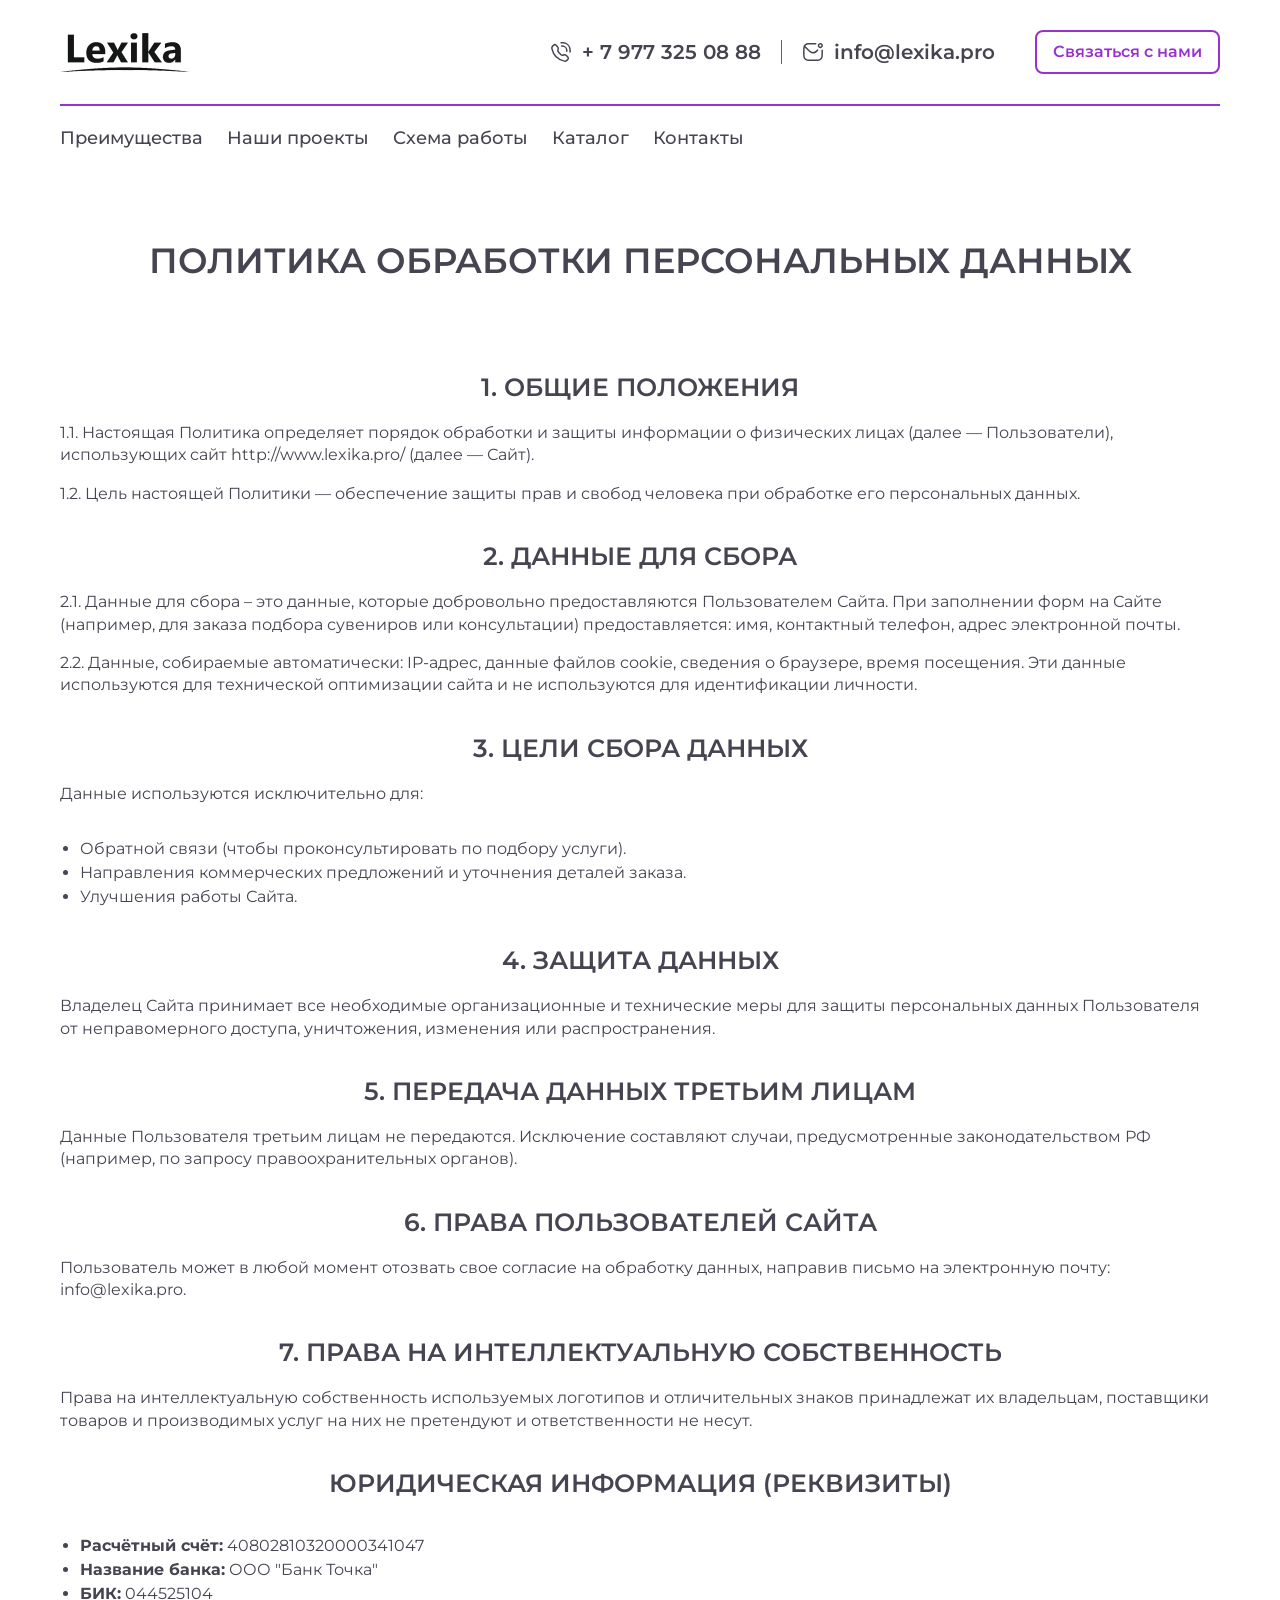
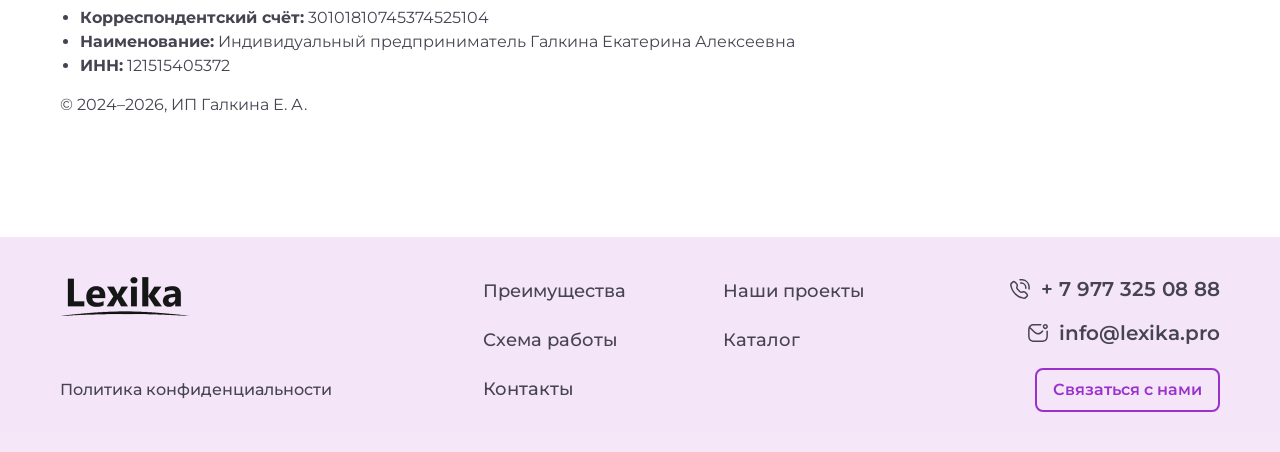
==== commit 87fe8dac: "upd" ====
--- a/page.html
+++ b/page.html
@@ -47,16 +47,16 @@
       <button type="button" class="close-menu-button"></button>
       <ul class="main-menu">
         <li>
+          <a href="#advantages-section">Преимущества</a>
+        </li>
+        <li>
           <a href="#projects-section">Наши проекты</a>
         </li>
         <li>
-          <a href="#catalog-section">Каталог</a>
+          <a href="#work-section">Схема работы</a>
         </li>
         <li>
-          <a href="#advantages-section">Преимущества</a>
-        </li>
-        <li>
-          <a href="#work-section">Схема работы</a>
+          <a href="#catalog-section">Каталог</a>
         </li>
         <li>
           <a href="#contacts-section">Контакты</a>
@@ -142,6 +142,9 @@
           <nav class="footer-nav">
             <ul class="footer-menu">
               <li>
+                <a href="#advantages-section">Преимущества</a>
+              </li>
+              <li>
                 <a href="#projects-section">Наши проекты</a>
               </li>
               <li>
@@ -152,9 +155,6 @@
               </li>
               <li>
                 <a href="#contacts-section">Контакты</a>
-              </li>
-              <li>
-                <a href="#advantages-section">Преимущества</a>
               </li>
             </ul>
           </nav>
